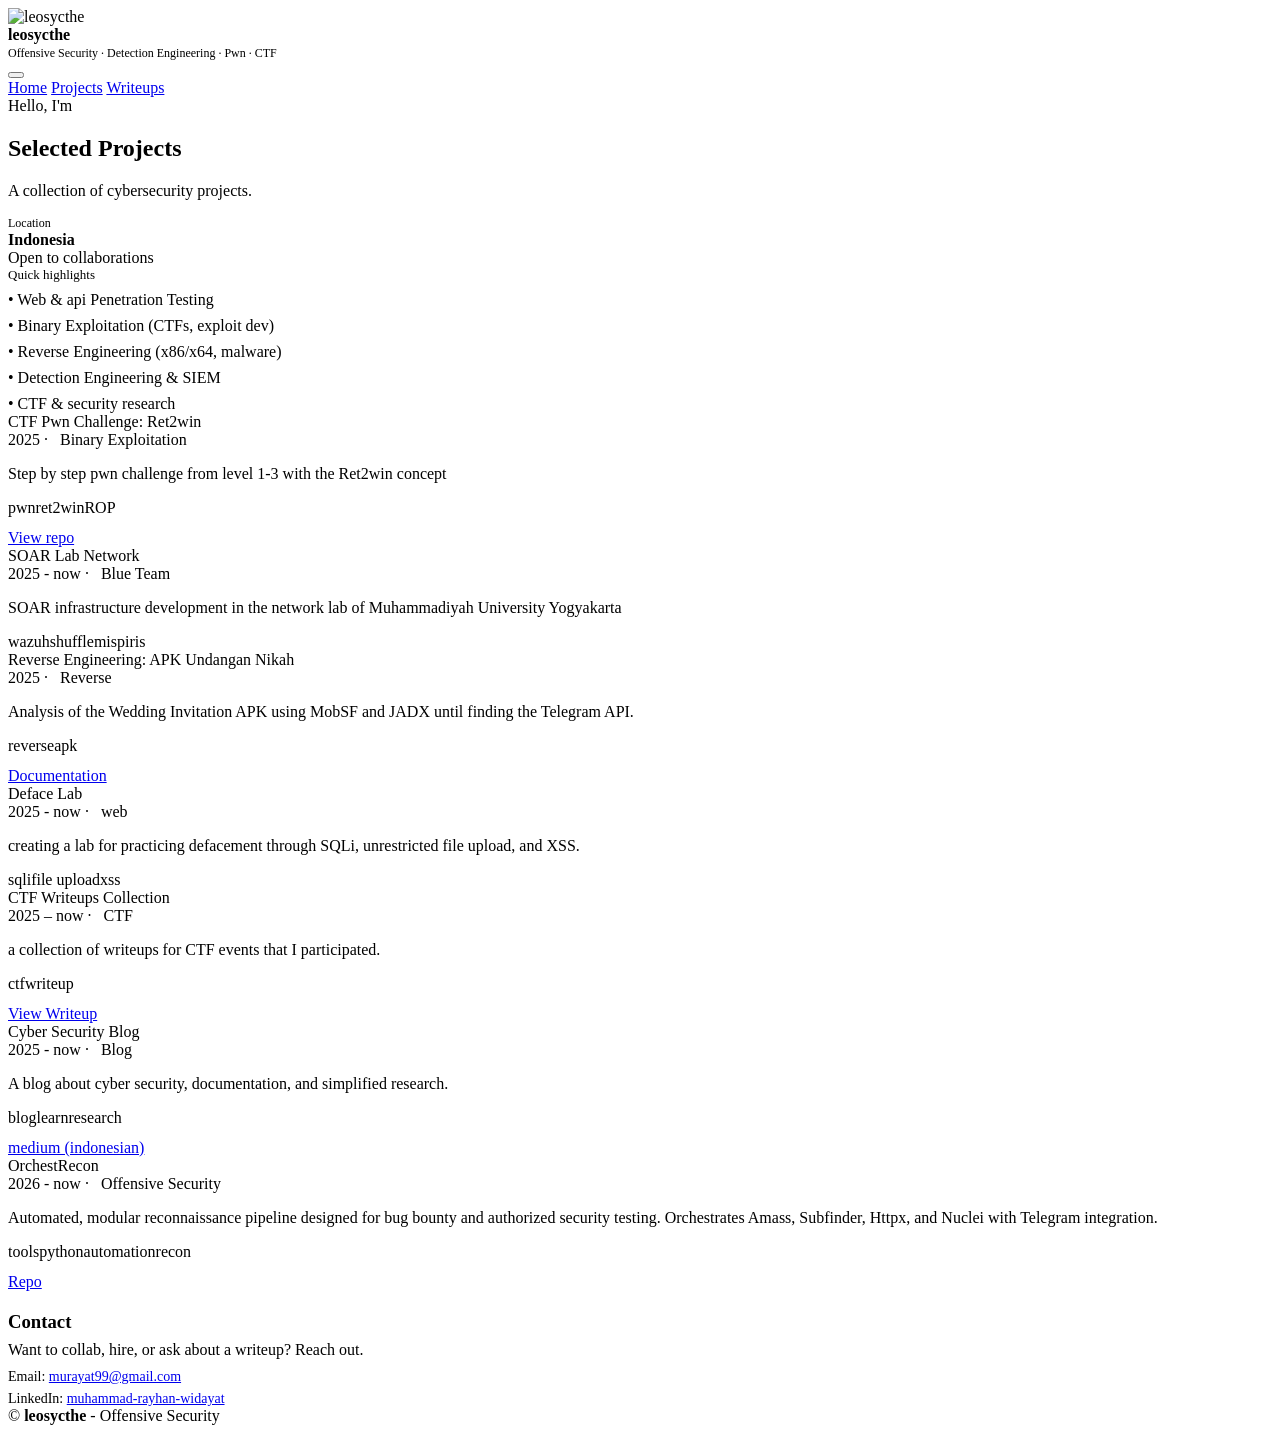
==== project.html @ c8b2ac96 "soar" ====
<!doctype html>
<html lang="en">

<head>
  <meta charset="utf-8" />
  <meta name="viewport" content="width=device-width,initial-scale=1" />
  <title>leosycthe — Offensive Security Portfolio</title>
  <link href="https://fonts.googleapis.com/css2?family=Inter:wght@300;400;600;800&display=swap" rel="stylesheet">
  <meta name="description" content="leosycthe — Offensive security student" />
  <link rel="stylesheet" href="style/style.css">
  <!-- FAVICON & APP ICONS -->
  <link rel="manifest" href="/favicon/manifest.json">
  <meta name="theme-color" content="#0b0f14">
  <link rel="icon" type="image/png" sizes="32x32" href="/favicon/favicon-32x32.png">
  <link rel="icon" type="image/png" sizes="16x16" href="/favicon/favicon-16x16.png">
  <link rel="icon" type="image/png" sizes="96x96" href="/favicon/favicon-96x96.png">
  <link rel="shortcut icon" href="/favicon/favicon.ico">
  <!-- Apple iOS -->
  <link rel="apple-touch-icon" sizes="180x180" href="/favicon/apple-icon-180x180.png">
  <!-- Windows tiles -->
  <meta name="msapplication-TileColor" content="#0b0f14">
  <meta name="msapplication-TileImage" content="/favicon/ms-icon-144x144.png">
</head>

<body>
  <header>
    <div class="container">
      <nav>
        <div class="brand">
          <div class="logo"><img src="kanaderasio1.png" alt="leosycthe"></div>
          <div>
            <div style="font-weight:800">leosycthe</div>
            <div style="font-size:12px;color:var(--muted);margin-top:2px">Offensive Security · Detection Engineering ·
              Pwn · CTF</div>
          </div>
        </div>


        <button class="nav-toggle" aria-label="Toggle menu" aria-expanded="false" aria-controls="navlinks">
          <span class="hamburger">
            <span></span>
            <span></span>
            <span></span>
          </span>
        </button>
        <div id="navlinks" class="navlinks">
          <a href="/">Home</a>
          <a href="project.html" class="active">Projects</a>
          <a href="writeup.html">Writeups</a>
        </div>
      </nav>
    </div>
  </header>

  <main>
    <div class="container">
      <section class="hero">
        <div class="hero-left card">
          <div class="role">Hello, I'm <span style="color:#fff">leosycthe</span></div>
          <h1>Selected Projects</h1>
          <p class="tagline">A collection of cybersecurity projects.</p>

          <!-- <div style="margin-top:18px">
            <a class="btn primary" href="#projects">Lihat projects</a>
            <a class="btn" href="https://github.com/muhammadrayhanwidayat" target="_blank" rel="noopener">GitHub</a>
            <a class="btn" href="https://tryhackme.com/p/leosycthe" target="_blank" rel="noopener">TryHackMe</a>
          </div> -->
        </div>

        <aside class="hero-right">
          <div class="card stat">
            <div>
              <div style="font-size:12px;color:var(--muted)">Location</div>
              <div style="font-weight:700">Indonesia</div>
            </div>
            <div class="small">Open to collaborations</div>
          </div>

          <div class="card">
            <div style="font-size:13px;color:var(--muted);margin-bottom:8px">Quick highlights</div>
            <div style="display:grid;gap:8px">
              <div class="small">• Web & api Penetration Testing</div>
              <div class="small">• Binary Exploitation (CTFs, exploit dev)</div>
              <div class="small">• Reverse Engineering (x86/x64, malware)</div>
              <div class="small">• Detection Engineering & SIEM</div>
              <div class="small">• CTF & security research</div>
            </div>
          </div>
        </aside>
      </section>

      <section id="projects">


        <div class="projects">
          <!-- Project 1 -->
          <article class="project card">
            <div>
              <div class="title">CTF Pwn Challenge: Ret2win</div>
              <div class="meta">2025 · <span style="margin-left:8px">Binary Exploitation</span></div>
              <p class="desc">Step by step pwn challenge from level 1-3 with the Ret2win concept</p>
              <div class="tags"><span class="tag">pwn</span><span class="tag">ret2win</span><span class="tag">ROP</span>
              </div>
            </div>
            <div style="display:flex;gap:8px;margin-top:12px">
              <a class="btn" href="https://github.com/muhammadrayhanwidayat/Ret2win_team">View repo</a>
            </div>
          </article>

          <!-- Project 2 -->
          <article class="project card">
            <div>
              <div class="title">SOAR Lab Network</div>
              <div class="meta">2025 - now · <span style="margin-left:8px">Blue Team</span></div>
              <p class="desc">SOAR infrastructure development in the network lab of Muhammadiyah University Yogyakarta
              </p>
              <div class="tags"><span class="tag">wazuh</span><span class="tag">shuffle</span><span class="tag">misp</span><span class="tag">iris</span>
              </div>
            </div>
            <!-- soon
            <div style="display:flex;gap:8px;margin-top:12px">
              <a class="btn" href="#">View report</a>
              <a class="btn" href="#">Details</a>
            </div> -->
          </article>

          <!-- Project 3 -->
          <article class="project card">
            <div>
              <div class="title">Reverse Engineering: APK Undangan Nikah</div>
              <div class="meta">2025 · <span style="margin-left:8px">Reverse</span></div>
              <p class="desc">Analysis of the Wedding Invitation APK using MobSF and JADX until finding the Telegram
                API.</p>
              <div class="tags"><span class="tag">reverse</span><span class="tag">apk</span></div>
            </div>

            <div style="display:flex;gap:8px;margin-top:12px">
              <a class="btn"
                href="https://medium.com/@murayat99/reversing-undangan-pernikahan-pdf-31a89f9b10a7">Documentation</a>
            </div>
          </article>

          <!-- Project 4 -->
          <article class="project card">
            <div>
              <div class="title">Deface Lab</div>
              <div class="meta">2025 - now · <span style="margin-left:8px">web</span></div>
              <p class="desc">creating a lab for practicing defacement through SQLi, unrestricted file upload, and XSS.
              </p>
              <div class="tags"><span class="tag">sqli</span><span class="tag">file upload</span><span
                  class="tag">xss</span></div>
            </div>
            <!-- soon
            <div style="display:flex;gap:8px;margin-top:12px">
              <a class="btn" href="#">Download</a>
              <a class="btn" href="#">Read</a>
            </div> -->
          </article>

          <!-- Project 5 -->
          <article class="project card">
            <div>
              <div class="title">CTF Writeups Collection</div>
              <div class="meta">2025 – now · <span style="margin-left:8px">CTF</span></div>
              <p class="desc">a collection of writeups for CTF events that I participated.
              </p>
              <div class="tags"><span class="tag">ctf</span><span class="tag">writeup</span></div>
            </div>
            <div style="display:flex;gap:8px;margin-top:12px">
              <a class="btn" href="writeup.html">View Writeup</a>
            </div>
          </article>

          <!-- Project 6 soon -->
          <article class="project card">
            <div>
              <div class="title">Cyber Security Blog</div>
              <div class="meta">2025 - now · <span style="margin-left:8px">Blog</span></div>
              <p class="desc">A blog about cyber security, documentation, and simplified research.</p>
              <div class="tags"><span class="tag">blog</span><span class="tag">learn</span><span class="tag">research</span></div>
            </div>
            <div style="display:flex;gap:8px;margin-top:12px">
              <a class="btn" href="https://medium.com/@murayat99">medium (indonesian)</a>
              <!-- <a class="btn" href="#">Docs</a> -->
            </div>
          </article>

          <article class="project card">
            <div>
              <div class="title">OrchestRecon</div>
              <div class="meta">2026 - now · <span style="margin-left:8px">Offensive Security</span></div>
              <p class="desc">Automated, modular reconnaissance pipeline designed for bug bounty and authorized security testing. Orchestrates Amass, Subfinder, Httpx, and Nuclei with Telegram integration.</p>
              <div class="tags"><span class="tag">tools</span><span class="tag">python</span><span class="tag">automation</span><span class="tag">recon</span></div>
            </div>
            <div style="display:flex;gap:8px;margin-top:12px">
              <a class="btn" href="https://github.com/muhammadrayhanwidayat/OrchestRecon">Repo</a>
            </div>
          </article>

        </div>
      </section>

      <section id="contact" style="margin-top:20px">
        <div class="card" style="display:flex;gap:18px;align-items:center;flex-wrap:wrap;justify-content:space-between">
          <div>
            <h3 style="margin:0 0 8px">Contact</h3>
            <p style="margin:0;color:var(--muted)">Want to collab, hire, or ask about a writeup? Reach out.</p>
            <div style="margin-top:10px;color:var(--muted);font-size:14px">Email: <a
                href="mailto:murayat99@gmail.com">murayat99@gmail.com</a></div>
            <div style="margin-top:6px;color:var(--muted);font-size:14px">LinkedIn: <a
                href="https://www.linkedin.com/in/muhammad-rayhan-widayat/" target="_blank"
                rel="noopener">muhammad-rayhan-widayat</a></div>
          </div>
        </div>
      </section>

      <footer>
        <div class="links">
          <div>© <strong>leosycthe</strong> - Offensive Security</div>
        </div>
      </footer>

    </div>
  </main>

  <script>
    document.querySelectorAll('a[href^="#"]').forEach(a => {
      a.addEventListener('click', e => {
        const href = a.getAttribute('href');
        if (href.length > 1) {
          e.preventDefault();
          document.querySelector(href).scrollIntoView({ behavior: 'smooth', block: 'start' });
        }
      })
    });
  </script>
  <script src="script.js"></script>
</body>

</html>
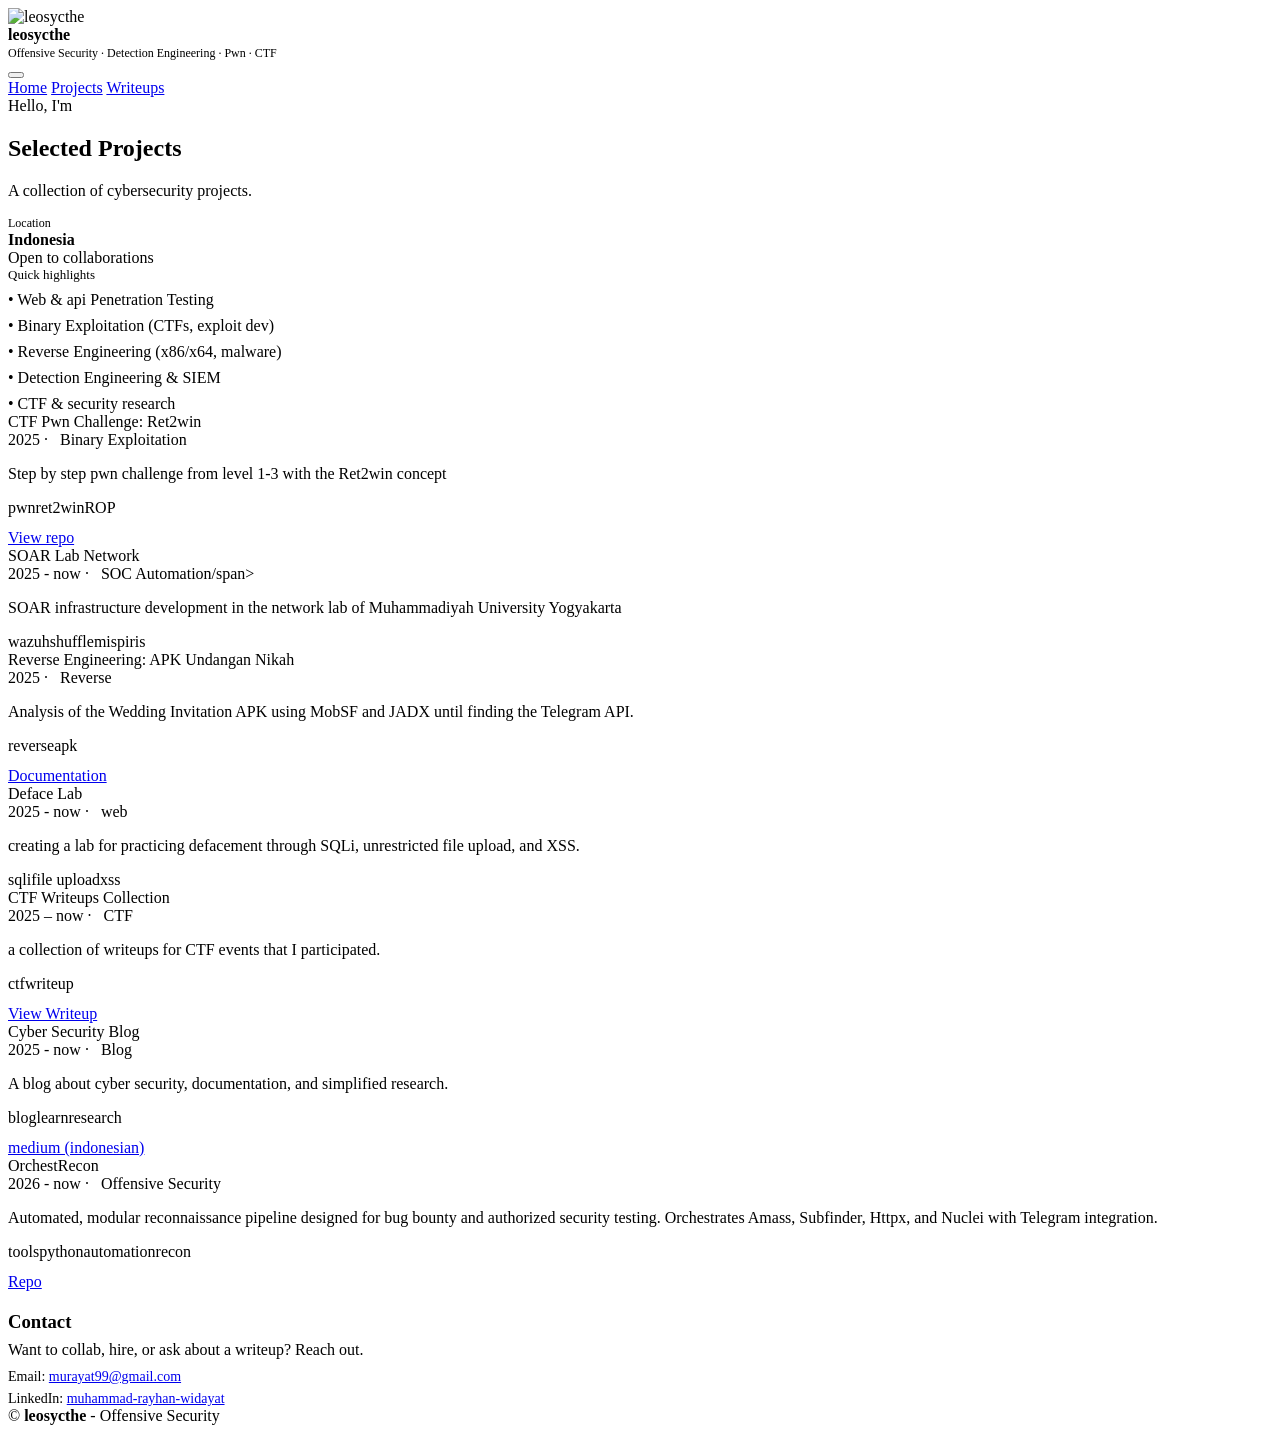
==== commit edf37c6e: "soar" ====
--- a/project.html
+++ b/project.html
@@ -111,7 +111,7 @@
           <article class="project card">
             <div>
               <div class="title">SOAR Lab Network</div>
-              <div class="meta">2025 - now · <span style="margin-left:8px">Blue Team</span></div>
+              <div class="meta">2025 - now · <span style="margin-left:8px">SOC Automation/span></div>
               <p class="desc">SOAR infrastructure development in the network lab of Muhammadiyah University Yogyakarta
               </p>
               <div class="tags"><span class="tag">wazuh</span><span class="tag">shuffle</span><span class="tag">misp</span><span class="tag">iris</span>
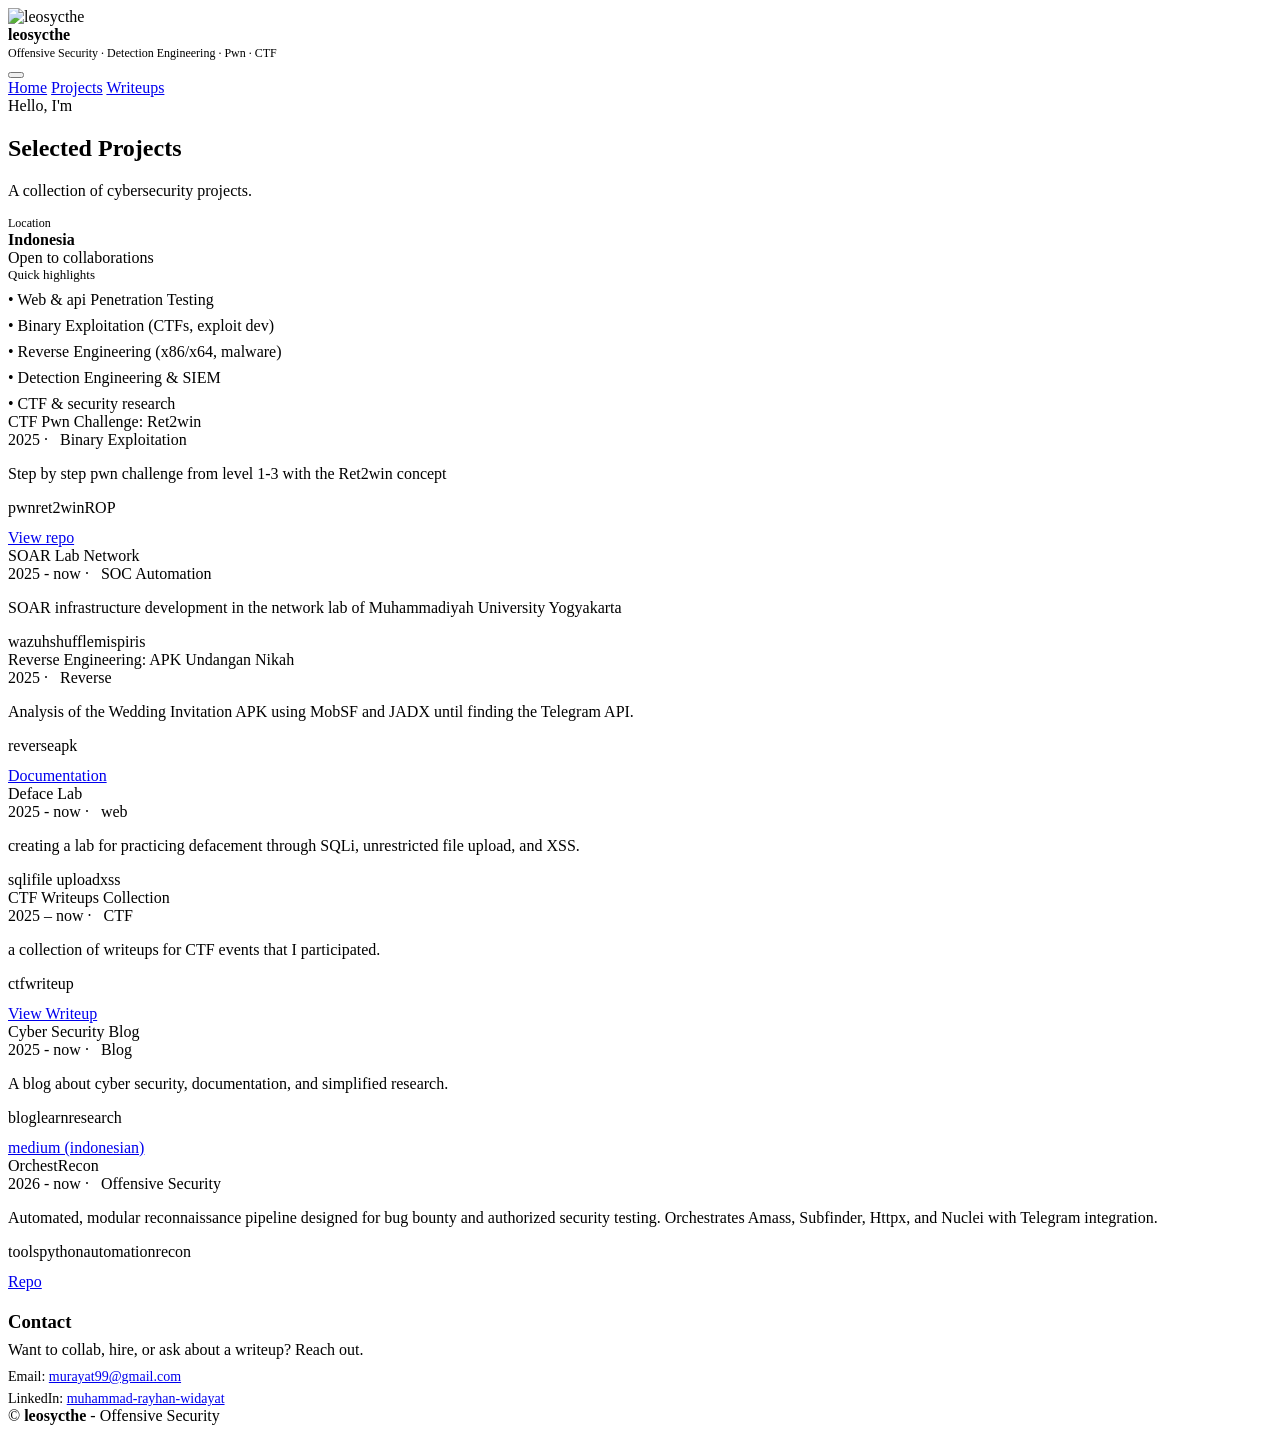
==== commit 3294d248: "typo" ====
--- a/project.html
+++ b/project.html
@@ -111,7 +111,7 @@
           <article class="project card">
             <div>
               <div class="title">SOAR Lab Network</div>
-              <div class="meta">2025 - now · <span style="margin-left:8px">SOC Automation/span></div>
+              <div class="meta">2025 - now · <span style="margin-left:8px">SOC Automation</div>
               <p class="desc">SOAR infrastructure development in the network lab of Muhammadiyah University Yogyakarta
               </p>
               <div class="tags"><span class="tag">wazuh</span><span class="tag">shuffle</span><span class="tag">misp</span><span class="tag">iris</span>
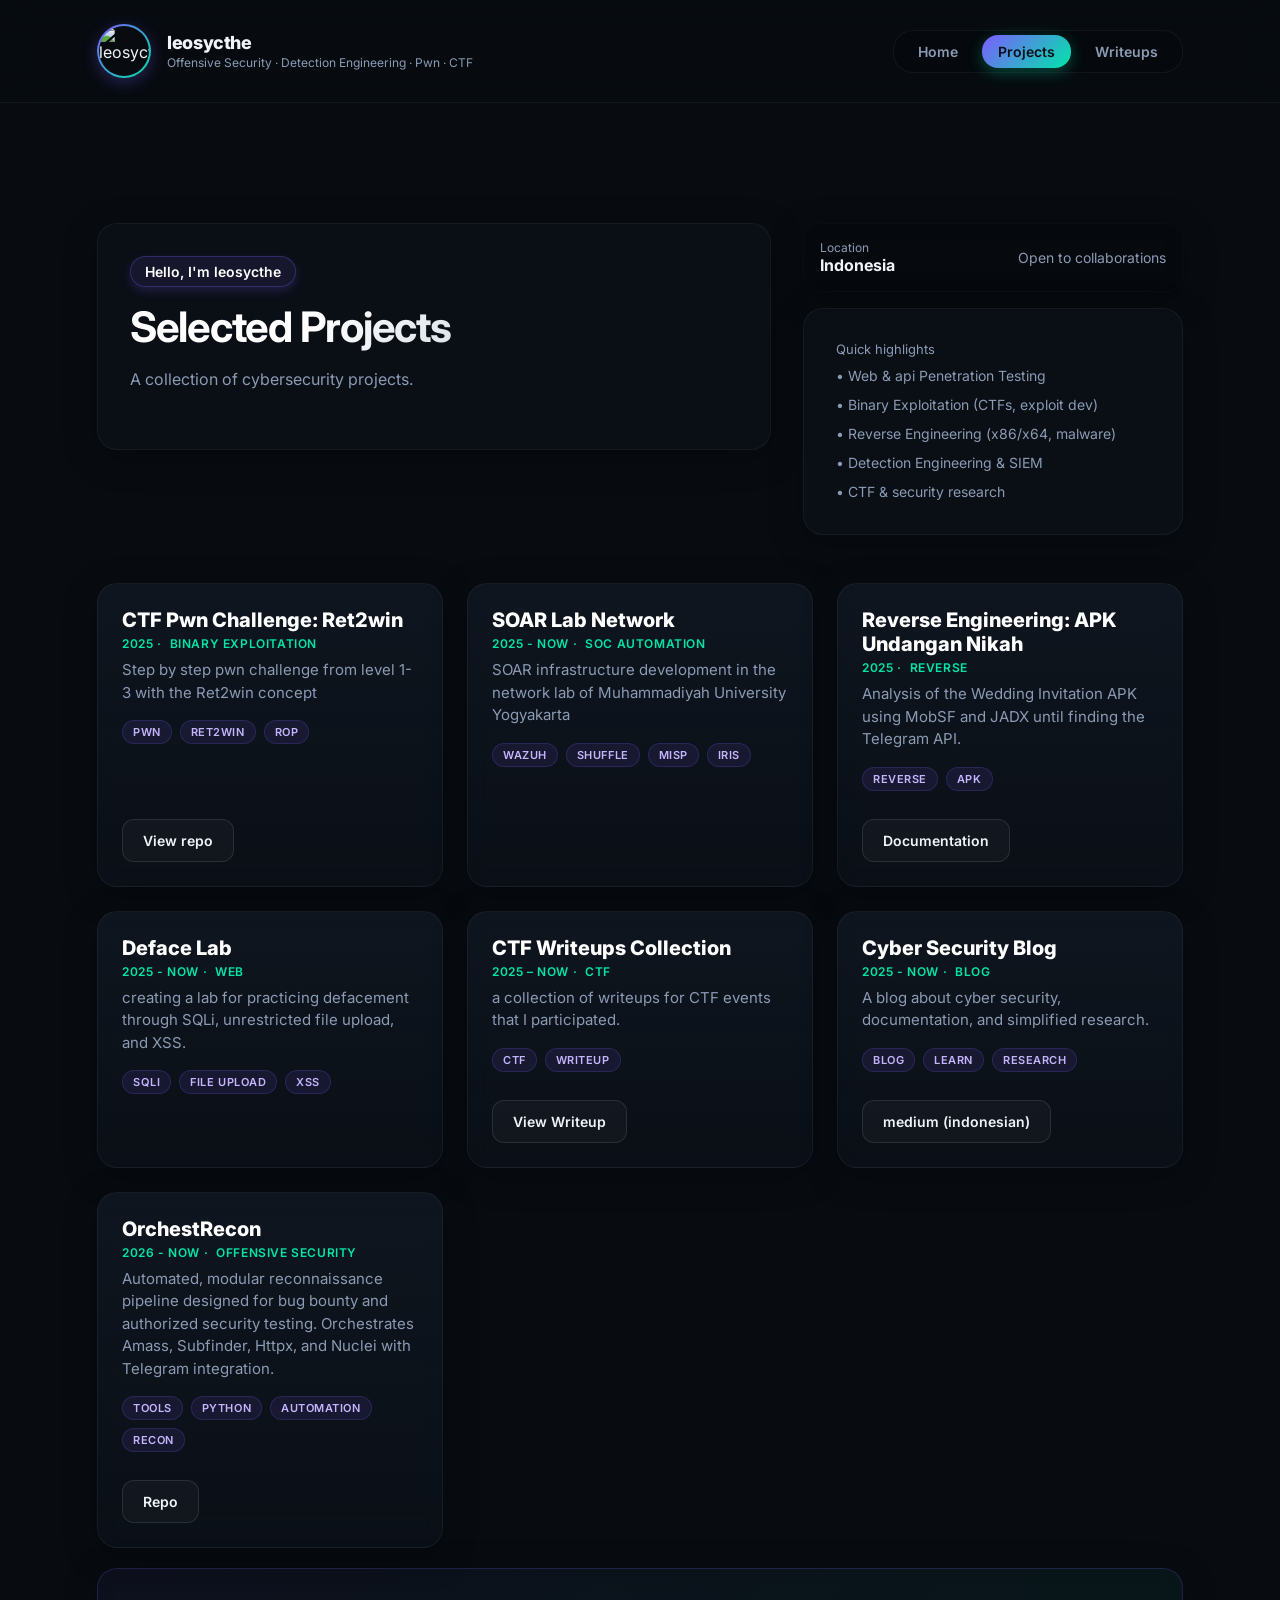
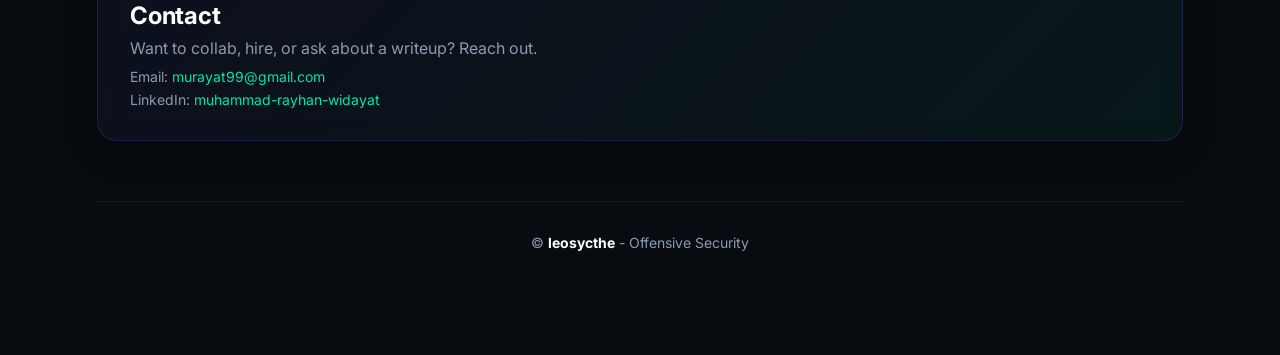
==== commit 74a2d5d4: "pembaruan tampilan" ====
--- a/project.html
+++ b/project.html
@@ -28,10 +28,9 @@
       <nav>
         <div class="brand">
           <div class="logo"><img src="kanaderasio1.png" alt="leosycthe"></div>
-          <div>
-            <div style="font-weight:800">leosycthe</div>
-            <div style="font-size:12px;color:var(--muted);margin-top:2px">Offensive Security · Detection Engineering ·
-              Pwn · CTF</div>
+          <div class="brand-text">
+            <div class="brand-name">leosycthe</div>
+            <div class="brand-desc">Offensive Security · Detection Engineering · Pwn · CTF</div>
           </div>
         </div>
 
--- a/style/style.css
+++ b/style/style.css
@@ -0,0 +1,327 @@
+:root {
+  --bg: #080c11;
+  --bg-2: #0b1118;
+  --panel: rgba(15, 22, 32, 0.4);
+  --muted: #8b9bb4;
+  --text: #f0f4f8;
+  --accent: #7c5cff;
+  --accent-2: #00e6a8;
+  --glass-bg: rgba(255, 255, 255, 0.02);
+  --glass-border: rgba(255, 255, 255, 0.05);
+  --card-shadow: 0 8px 32px 0 rgba(0, 0, 0, 0.37);
+  font-family: 'Inter', system-ui, -apple-system, sans-serif;
+  color-scheme: dark;
+}
+
+* { box-sizing: border-box; }
+
+html, body {
+  margin: 0;
+  padding: 0;
+  background-color: var(--bg);
+  color: var(--text);
+  -webkit-font-smoothing: antialiased;
+  min-height: 100vh;
+  position: relative;
+  overflow-x: clip; /* clip instead of hidden keeps position: sticky working */
+}
+
+/* Dynamic Glowing Background Orbs */
+body::before, body::after {
+  content: "";
+  position: fixed;
+  border-radius: 50%;
+  filter: blur(120px);
+  z-index: -1;
+  opacity: 0.25;
+  animation: pulseRotate 15s infinite alternate ease-in-out;
+}
+body::before {
+  width: 600px;
+  height: 600px;
+  background: var(--accent);
+  top: -150px;
+  left: -200px;
+}
+body::after {
+  width: 500px;
+  height: 500px;
+  background: var(--accent-2);
+  bottom: -100px;
+  right: -150px;
+  animation-duration: 20s;
+  animation-direction: alternate-reverse;
+}
+
+@keyframes pulseRotate {
+  0% { transform: scale(1) translate(0, 0); opacity: 0.2; }
+  50% { opacity: 0.35; }
+  100% { transform: scale(1.1) translate(50px, 30px); opacity: 0.2; }
+}
+
+a { color: var(--accent-2); text-decoration: none; transition: 0.3s ease; }
+a:hover { color: #fff; text-shadow: 0 0 8px var(--accent-2); }
+img { max-width: 100%; display: block; }
+
+/* Header & Nav */
+header {
+  position: sticky; top: 0; z-index: 50;
+  background: rgba(8, 12, 17, 0.6);
+  backdrop-filter: blur(16px);
+  -webkit-backdrop-filter: blur(16px);
+  border-bottom: 1px solid var(--glass-border);
+}
+.container { max-width: 1150px; margin: 0 auto; padding: 24px 32px; }
+
+nav { display: flex; gap: 16px; align-items: center; justify-content: space-between; }
+.brand { display: flex; align-items: center; gap: 16px; }
+
+/* Enhanced Logo to match the image beautifully */
+.logo {
+  flex-shrink: 0; /* Mencegah gambar lonjong/tertekan di mobile */
+  width: 54px; height: 54px;
+  border-radius: 50%;
+  overflow: hidden;
+  display: flex; align-items: center; justify-content: center;
+  border: 2px solid transparent;
+  background-image: linear-gradient(var(--bg), var(--bg)), linear-gradient(135deg, var(--accent), var(--accent-2));
+  background-origin: border-box;
+  background-clip: content-box, border-box;
+  box-shadow: 0 4px 15px rgba(124, 92, 255, 0.3);
+  transition: transform 0.3s ease;
+}
+.logo:hover { transform: scale(1.05) rotate(5deg); }
+.logo img { width: 100%; height: 100%; object-fit: cover; }
+
+.brand-text { display: flex; flex-direction: column; }
+.brand-name { font-weight: 800; font-size: 18px; letter-spacing: -0.02em; }
+.brand-desc { font-size: 12px; color: var(--muted); margin-top: 2px; }
+
+.navlinks { display: flex; gap: 8px; align-items: center; background: rgba(0,0,0,0.2); border-radius: 20px; padding: 4px 8px; border: 1px solid var(--glass-border); }
+.navlinks a { 
+  padding: 8px 16px; border-radius: 16px; font-weight: 600; font-size: 14px; 
+  color: var(--muted); transition: 0.3s ease;
+}
+.navlinks a:hover { color: #fff; background: rgba(255,255,255,0.05); text-shadow: none; }
+.navlinks a.active {
+  background: linear-gradient(135deg, var(--accent), var(--accent-2));
+  color: #0b1118;
+  box-shadow: 0 4px 15px rgba(0, 230, 168, 0.3);
+}
+
+/* Layout */
+main { padding: 48px 0; animation: fadeIn 0.8s ease-out; }
+@keyframes fadeIn {
+  from { opacity: 0; transform: translateY(20px); }
+  to { opacity: 1; transform: translateY(0); }
+}
+
+.hero { display: grid; grid-template-columns: 1fr 380px; gap: 32px; align-items: start; }
+
+/* Glassmorphism Cards */
+.card {
+  background: var(--panel);
+  backdrop-filter: blur(10px);
+  -webkit-backdrop-filter: blur(10px);
+  padding: 32px;
+  border-radius: 20px;
+  box-shadow: var(--card-shadow);
+  border: 1px solid var(--glass-border);
+  transition: transform 0.3s ease, border-color 0.3s ease, box-shadow 0.3s ease;
+}
+.card:hover {
+  border-color: rgba(124, 92, 255, 0.4);
+  box-shadow: 0 12px 40px rgba(0, 0, 0, 0.5), 0 0 20px rgba(124, 92, 255, 0.1);
+}
+
+/* Typography Enhancements */
+.role { 
+  display: inline-block;
+  background: rgba(124,92,255,0.1);
+  color: #fff;
+  border: 1px solid rgba(124,92,255,0.3);
+  padding: 6px 14px;
+  border-radius: 24px;
+  font-weight: 600;
+  font-size: 14px;
+  margin-bottom: 16px;
+  box-shadow: 0 4px 10px rgba(124,92,255,0.2);
+}
+.hero-left h1 { 
+  font-size: 42px; 
+  margin: 0 0 12px; 
+  line-height: 1.15;
+  letter-spacing: -0.03em;
+  background: linear-gradient(135deg, #fff 30%, #a4b4c4 100%);
+  -webkit-background-clip: text;
+  background-clip: text;
+  -webkit-text-fill-color: transparent;
+}
+.tagline { color: var(--muted); margin-bottom: 24px; font-size: 16px; line-height: 1.6; }
+
+/* Buttons */
+.cta { display: flex; gap: 14px; flex-wrap: wrap; margin-top: 24px; }
+.btn {
+  background: rgba(255,255,255,0.03);
+  border: 1px solid rgba(255,255,255,0.1);
+  padding: 12px 20px;
+  border-radius: 12px;
+  color: var(--text);
+  font-weight: 600;
+  font-size: 14px;
+  transition: all 0.3s cubic-bezier(0.4, 0, 0.2, 1);
+  cursor: pointer;
+}
+.btn:hover { 
+  background: rgba(255,255,255,0.08); 
+  transform: translateY(-2px);
+  border-color: rgba(255,255,255,0.2);
+  text-shadow: none;
+}
+.btn.primary { 
+  background: linear-gradient(135deg, var(--accent), var(--accent-2));
+  color: #0b1118; border: none;
+  box-shadow: 0 4px 15px rgba(124, 92, 255, 0.3);
+}
+.btn.primary:hover {
+  transform: translateY(-2px);
+  box-shadow: 0 6px 20px rgba(0, 230, 168, 0.4);
+  color: #000;
+}
+
+/* Right Aside stats */
+.hero-right { display: flex; flex-direction: column; gap: 16px; }
+.stat {
+  display: flex; justify-content: space-between; align-items: center; 
+  padding: 16px; border-radius: 16px; background: rgba(0,0,0,0.2);
+  border: 1px solid rgba(255,255,255,0.02);
+}
+.small { font-size: 14px; color: var(--muted); line-height: 1.5; }
+
+/* Sections */
+section { margin-top: 48px; }
+section h3 { font-size: 24px; margin: 0 0 20px; color: #fff; font-weight: 700; letter-spacing: -0.01em; }
+
+/* Skills List */
+.skills-list { display: flex; flex-direction: column; gap: 12px; }
+.skill { 
+  display: flex; align-items: center; gap: 12px; 
+  padding: 16px; border-radius: 12px; 
+  background: linear-gradient(90deg, rgba(255,255,255,0.03), rgba(255,255,255,0.01)); 
+  border: 1px solid var(--glass-border);
+  transition: transform 0.3s ease, border-color 0.3s ease;
+}
+.skill:hover {
+  transform: translateX(5px);
+  border-color: rgba(0, 230, 168, 0.4);
+  background: linear-gradient(90deg, rgba(0,230,168,0.05), transparent);
+}
+.skill strong { font-weight: 600; color: #fff; }
+
+/* Projects Grid */
+.projects { display: grid; grid-template-columns: repeat(auto-fit, minmax(300px, 1fr)); gap: 24px; }
+.project {
+  position: relative; overflow: hidden;
+  padding: 24px; border-radius: 20px;
+  background: linear-gradient(180deg, rgba(20,28,40,0.6), rgba(15,22,32,0.4));
+  border: 1px solid var(--glass-border);
+  min-height: 220px; display: flex; flex-direction: column; justify-content: space-between; gap: 16px;
+  transition: all 0.4s cubic-bezier(0.175, 0.885, 0.32, 1.275);
+}
+.project::before {
+  content: "";
+  position: absolute; top: 0; left: 0; right: 0; height: 3px;
+  background: linear-gradient(90deg, var(--accent), var(--accent-2));
+  opacity: 0; transition: opacity 0.3s ease;
+}
+.project:hover { transform: translateY(-8px); box-shadow: 0 15px 35px rgba(0,0,0,0.6); border-color: rgba(255,255,255,0.1); }
+.project:hover::before { opacity: 1; }
+
+.project .meta { display: flex; align-items: center; color: var(--accent-2); font-size: 12px; font-weight: 600; text-transform: uppercase; letter-spacing: 0.05em; margin-top: 4px; }
+.project .title { font-weight: 800; font-size: 20px; color: #fff; }
+.project .desc { color: var(--muted); font-size: 15px; line-height: 1.5; margin: 8px 0 0; }
+.project .tags { display: flex; gap: 8px; flex-wrap: wrap; margin-top: 16px; }
+.tag { 
+  font-size: 11px; padding: 4px 10px; border-radius: 20px; 
+  background: rgba(124, 92, 255, 0.1); color: #c4b5fd; 
+  border: 1px solid rgba(124, 92, 255, 0.2); font-weight: 600;
+  text-transform: uppercase; letter-spacing: 0.05em;
+}
+
+/* Writeups Page */
+.writeup-year { margin-top: 48px; }
+.year-title { font-size: 28px; font-weight: 800; color: #fff; margin-bottom: 24px; position:relative; display:inline-block;}
+.year-title::after { content:""; position:absolute; bottom:-4px; left:0; width:50%; height:3px; background:var(--accent); border-radius:2px; }
+
+.writeup-list { list-style: none; padding: 0; margin: 0; }
+.writeup-list li {
+  display: grid; grid-template-columns: 1fr auto; align-items: center; gap: 24px;
+  padding: 20px 24px; border-bottom: 1px solid rgba(255,255,255,0.03);
+  transition: background 0.3s ease; border-radius: 12px;
+}
+.writeup-list li:hover { background: rgba(255,255,255,0.02); padding-left: 32px; }
+.writeup-list li a { color: #fff; font-weight: 600; font-size: 16px; }
+.writeup-list .date { font-size: 14px; color: var(--accent-2); font-weight: 600; }
+
+/* Contact */
+#contact .card {
+  background: linear-gradient(135deg, rgba(124,92,255,0.05), rgba(0,230,168,0.05));
+  border-color: rgba(124,92,255,0.2);
+}
+
+/* Footer */
+footer { margin-top: 60px; padding: 32px 0; border-top: 1px solid var(--glass-border); color: var(--muted); text-align: center; font-size: 14px; }
+.links strong { color: #fff; }
+
+/* Mobile Menu Toggle */
+.nav-toggle { display: none; background: transparent; border: 0; padding: 8px; cursor: pointer; }
+.hamburger { display: inline-block; width: 24px; height: 18px; position: relative; }
+.hamburger span {
+  position: absolute; left: 0; right: 0; height: 2px;
+  background: #fff; border-radius: 2px;
+  transition: all .3s ease;
+}
+.hamburger span:nth-child(1) { top: 0px; }
+.hamburger span:nth-child(2) { top: 8px; }
+.hamburger span:nth-child(3) { top: 16px; }
+
+.nav-toggle.open .hamburger span:nth-child(1) { top: 8px; transform: rotate(45deg); }
+.nav-toggle.open .hamburger span:nth-child(2) { opacity: 0; }
+.nav-toggle.open .hamburger span:nth-child(3) { top: 8px; transform: rotate(-45deg); }
+
+/* Responsive */
+@media (max-width: 1000px) {
+  .container { padding: 20px 24px; }
+  .hero { grid-template-columns: 1fr; gap: 24px; }
+  main { padding: 32px 0; }
+  
+  .brand { gap: 12px; }
+  .brand-name { font-size: 16px; }
+  .brand-desc { display: none; } /* Sembunyikan deskripsi di mobile agar logo & toggle muat */
+  
+  .navlinks { display: none; }
+  .logo { width: 42px; height: 42px; flex-shrink: 0; }
+  
+  .hero-right { order: 2; gap: 12px; }
+  .hero-left h1 { font-size: 32px; margin-bottom: 8px; }
+  .card { padding: 20px; border-radius: 16px; }
+  
+  .projects { grid-template-columns: 1fr; }
+  .project { min-height: auto; padding: 20px; }
+  
+  .nav-toggle { display: flex; align-items: center; justify-content: center; z-index: 100; padding: 6px; }
+  
+  .navlinks {
+    display: flex; flex-direction: column; position: absolute;
+    top: 64px; right: 20px; left: 20px;
+    background: rgba(15,22,32,0.95);
+    backdrop-filter: blur(20px); -webkit-backdrop-filter: blur(20px);
+    padding: 16px; gap: 8px; border-radius: 12px;
+    border: 1px solid var(--glass-border);
+    box-shadow: 0 20px 40px rgba(0,0,0,0.8);
+    opacity: 0; transform: translateY(-10px);
+    pointer-events: none; transition: all .3s ease; z-index: 60;
+  }
+  .navlinks a { width: 100%; text-align: center; }
+  .navlinks.open { opacity: 1; transform: translateY(0); pointer-events: auto; }
+}
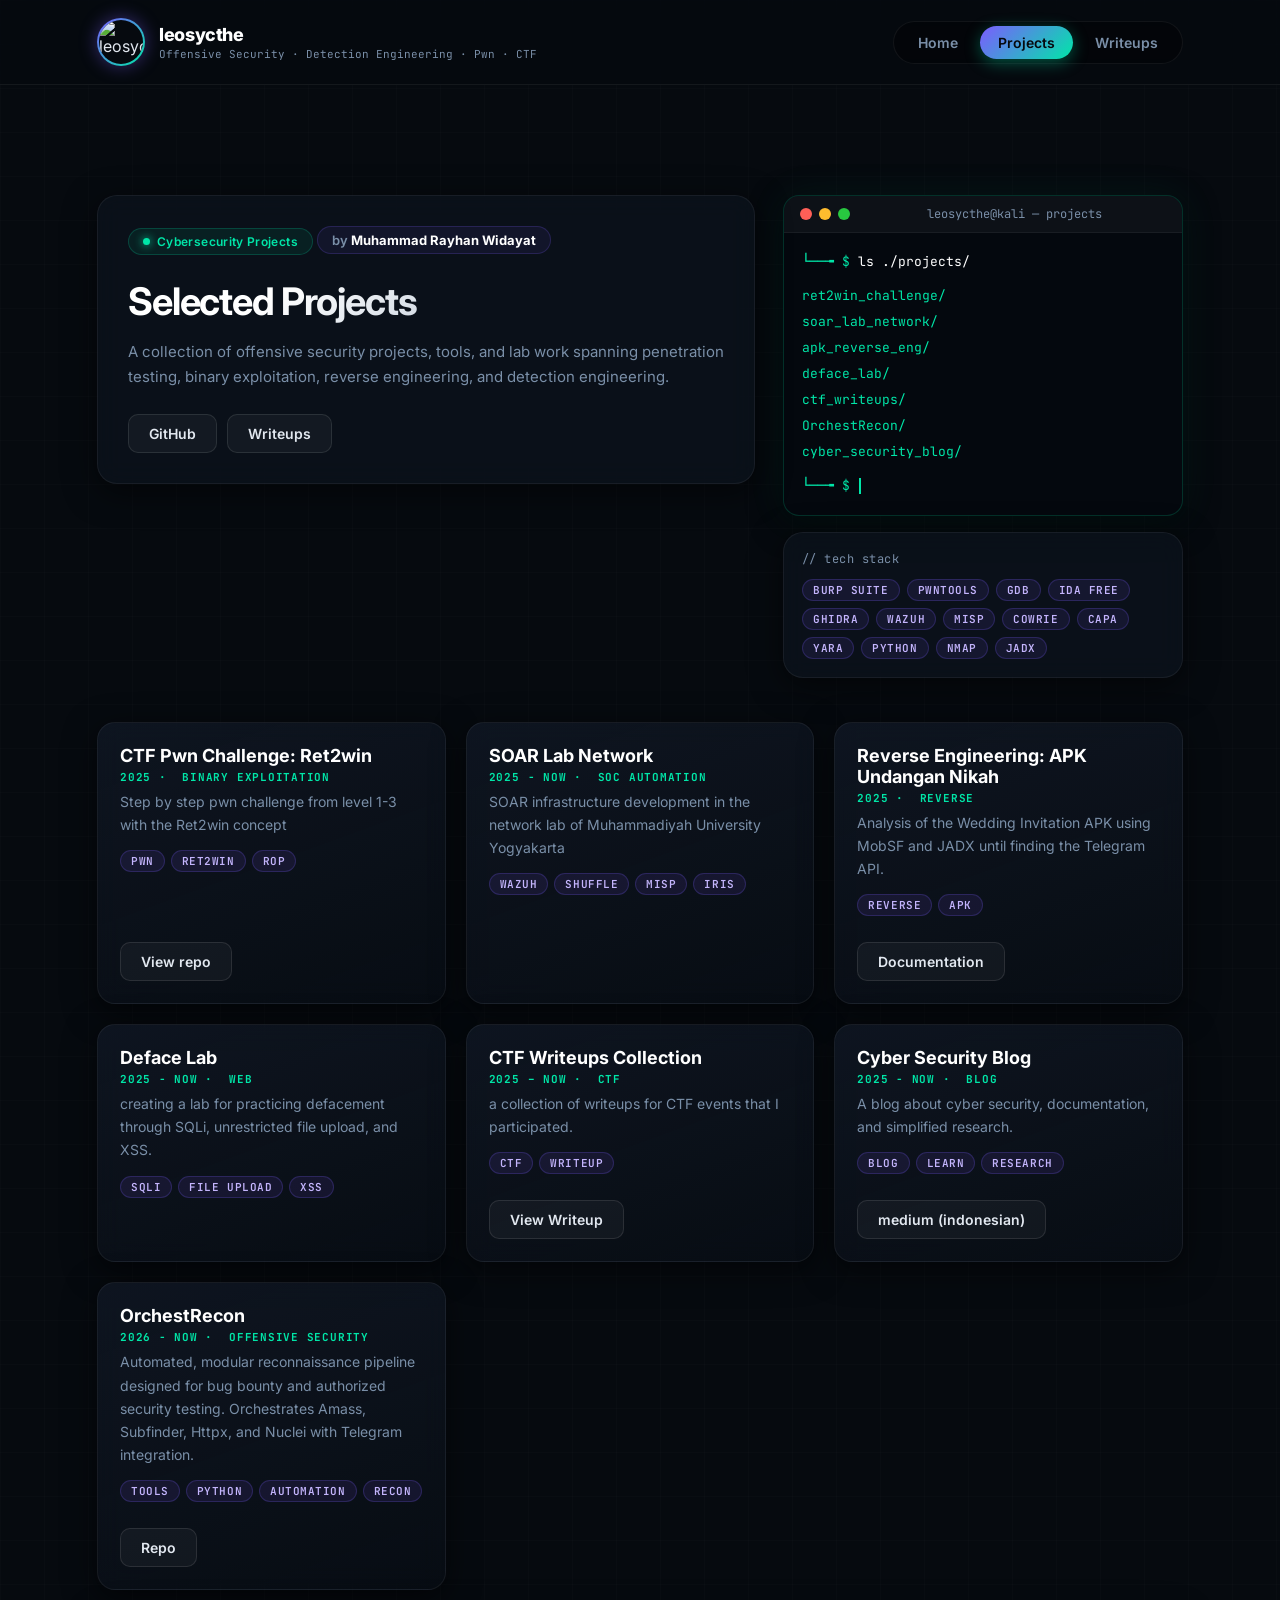
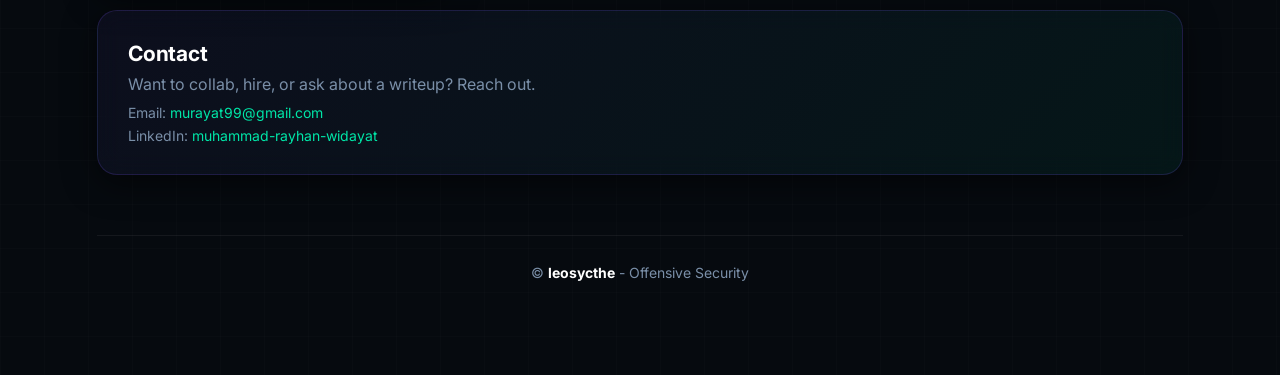
==== commit c4d281fb: "update and SEO" ====
--- a/project.html
+++ b/project.html
@@ -4,21 +4,42 @@
 <head>
   <meta charset="utf-8" />
   <meta name="viewport" content="width=device-width,initial-scale=1" />
-  <title>leosycthe — Offensive Security Portfolio</title>
-  <link href="https://fonts.googleapis.com/css2?family=Inter:wght@300;400;600;800&display=swap" rel="stylesheet">
-  <meta name="description" content="leosycthe — Offensive security student" />
+  <title>Projects — leosycthe | Offensive Security & CTF</title>
+  <meta name="description" content="Cybersecurity projects by Muhammad Rayhan Widayat: ret2win CTF challenges, SOAR lab with Wazuh & MISP, APK reverse engineering, OrchestRecon automation tool, and more." />
+  <meta name="robots" content="index, follow" />
+  <meta name="author" content="Muhammad Rayhan Widayat" />
+  <link rel="canonical" href="https://leosycthe.github.io/project.html" />
+
+  <!-- Open Graph -->
+  <meta property="og:type" content="website" />
+  <meta property="og:url" content="https://leosycthe.github.io/project.html" />
+  <meta property="og:site_name" content="leosycthe" />
+  <meta property="og:title" content="Projects — leosycthe | Offensive Security Portfolio" />
+  <meta property="og:description" content="Cybersecurity projects by Muhammad Rayhan Widayat: ret2win CTF challenges, SOAR lab with Wazuh & MISP, APK reverse engineering, and OrchestRecon recon automation." />
+  <meta property="og:image" content="https://leosycthe.github.io/kanaderasio1.png" />
+  <meta property="og:locale" content="en_US" />
+
+  <!-- Twitter Card -->
+  <meta name="twitter:card" content="summary" />
+  <meta name="twitter:title" content="Projects — leosycthe | Offensive Security Portfolio" />
+  <meta name="twitter:description" content="Cybersecurity projects: ret2win CTF, SOAR lab, APK reverse engineering, and recon automation tools." />
+  <meta name="twitter:image" content="https://leosycthe.github.io/kanaderasio1.png" />
+
+  <!-- Fonts -->
+  <link rel="preconnect" href="https://fonts.googleapis.com" />
+  <link rel="preconnect" href="https://fonts.gstatic.com" crossorigin />
+  <link href="https://fonts.googleapis.com/css2?family=Inter:wght@300;400;600;800&family=JetBrains+Mono:wght@400;500;700&display=swap" rel="stylesheet">
   <link rel="stylesheet" href="style/style.css">
-  <!-- FAVICON & APP ICONS -->
+
+  <!-- Favicon -->
   <link rel="manifest" href="/favicon/manifest.json">
-  <meta name="theme-color" content="#0b0f14">
+  <meta name="theme-color" content="#060a0f">
   <link rel="icon" type="image/png" sizes="32x32" href="/favicon/favicon-32x32.png">
   <link rel="icon" type="image/png" sizes="16x16" href="/favicon/favicon-16x16.png">
   <link rel="icon" type="image/png" sizes="96x96" href="/favicon/favicon-96x96.png">
   <link rel="shortcut icon" href="/favicon/favicon.ico">
-  <!-- Apple iOS -->
   <link rel="apple-touch-icon" sizes="180x180" href="/favicon/apple-icon-180x180.png">
-  <!-- Windows tiles -->
-  <meta name="msapplication-TileColor" content="#0b0f14">
+  <meta name="msapplication-TileColor" content="#060a0f">
   <meta name="msapplication-TileImage" content="/favicon/ms-icon-144x144.png">
 </head>
 
@@ -55,42 +76,63 @@
     <div class="container">
       <section class="hero">
         <div class="hero-left card">
-          <div class="role">Hello, I'm <span style="color:#fff">leosycthe</span></div>
+          <div class="badge"><span class="badge-dot"></span>Cybersecurity Projects</div>
+          <div class="role">by <span style="color:#fff;font-weight:700">Muhammad Rayhan Widayat</span></div>
           <h1>Selected Projects</h1>
-          <p class="tagline">A collection of cybersecurity projects.</p>
-
-          <!-- <div style="margin-top:18px">
-            <a class="btn primary" href="#projects">Lihat projects</a>
+          <p class="tagline">A collection of offensive security projects, tools, and lab work spanning penetration testing, binary exploitation, reverse engineering, and detection engineering.</p>
+          <div class="cta">
             <a class="btn" href="https://github.com/muhammadrayhanwidayat" target="_blank" rel="noopener">GitHub</a>
-            <a class="btn" href="https://tryhackme.com/p/leosycthe" target="_blank" rel="noopener">TryHackMe</a>
-          </div> -->
+            <a class="btn" href="writeup.html">Writeups</a>
+          </div>
         </div>
 
         <aside class="hero-right">
-          <div class="card stat">
-            <div>
-              <div style="font-size:12px;color:var(--muted)">Location</div>
-              <div style="font-weight:700">Indonesia</div>
-            </div>
-            <div class="small">Open to collaborations</div>
-          </div>
-
-          <div class="card">
-            <div style="font-size:13px;color:var(--muted);margin-bottom:8px">Quick highlights</div>
-            <div style="display:grid;gap:8px">
-              <div class="small">• Web & api Penetration Testing</div>
-              <div class="small">• Binary Exploitation (CTFs, exploit dev)</div>
-              <div class="small">• Reverse Engineering (x86/x64, malware)</div>
-              <div class="small">• Detection Engineering & SIEM</div>
-              <div class="small">• CTF & security research</div>
+          <div class="terminal">
+            <div class="terminal-header">
+              <span class="tdot tdot-red"></span>
+              <span class="tdot tdot-yellow"></span>
+              <span class="tdot tdot-green"></span>
+              <span class="terminal-title">leosycthe@kali — projects</span>
+            </div>
+            <div class="terminal-body">
+              <div><span class="t-prompt">└──╼ $ </span><span class="t-cmd">ls ./projects/</span></div>
+              <div style="margin-top:8px">
+                <div class="t-line"><span class="t-val">ret2win_challenge/</span></div>
+                <div class="t-line"><span class="t-val">soar_lab_network/</span></div>
+                <div class="t-line"><span class="t-val">apk_reverse_eng/</span></div>
+                <div class="t-line"><span class="t-val">deface_lab/</span></div>
+                <div class="t-line"><span class="t-val">ctf_writeups/</span></div>
+                <div class="t-line"><span class="t-val">OrchestRecon/</span></div>
+                <div class="t-line"><span class="t-val">cyber_security_blog/</span></div>
+              </div>
+              <div style="margin-top:8px">
+                <span class="t-prompt">└──╼ $ </span><span class="cursor" style="background:var(--accent-2);box-shadow:none"></span>
+              </div>
+            </div>
+          </div>
+
+          <div class="card" style="padding:18px">
+            <div style="font-size:12px;color:var(--muted);margin-bottom:12px;font-family:'JetBrains Mono',monospace;letter-spacing:0.04em">// tech stack</div>
+            <div style="display:flex;flex-wrap:wrap;gap:7px">
+              <span class="tag">Burp Suite</span>
+              <span class="tag">pwntools</span>
+              <span class="tag">GDB</span>
+              <span class="tag">IDA Free</span>
+              <span class="tag">Ghidra</span>
+              <span class="tag">Wazuh</span>
+              <span class="tag">MISP</span>
+              <span class="tag">Cowrie</span>
+              <span class="tag">Capa</span>
+              <span class="tag">Yara</span>
+              <span class="tag">Python</span>
+              <span class="tag">Nmap</span>
+              <span class="tag">JADX</span>
             </div>
           </div>
         </aside>
       </section>
 
-      <section id="projects">
-
-
+      <section id="projects" class="reveal">
         <div class="projects">
           <!-- Project 1 -->
           <article class="project card">
--- a/style/style.css
+++ b/style/style.css
@@ -1,14 +1,17 @@
 :root {
-  --bg: #080c11;
+  --bg: #060a0f;
   --bg-2: #0b1118;
-  --panel: rgba(15, 22, 32, 0.4);
-  --muted: #8b9bb4;
-  --text: #f0f4f8;
+  --surface: #0d1520;
+  --panel: rgba(13, 21, 32, 0.65);
+  --muted: #7a8fa8;
+  --text: #e2e8f0;
   --accent: #7c5cff;
   --accent-2: #00e6a8;
+  --accent-3: #00c4ff;
+  --neon: #00ff41;
   --glass-bg: rgba(255, 255, 255, 0.02);
-  --glass-border: rgba(255, 255, 255, 0.05);
-  --card-shadow: 0 8px 32px 0 rgba(0, 0, 0, 0.37);
+  --glass-border: rgba(255, 255, 255, 0.06);
+  --card-shadow: 0 8px 32px rgba(0, 0, 0, 0.55);
   font-family: 'Inter', system-ui, -apple-system, sans-serif;
   color-scheme: dark;
 }
@@ -16,309 +19,449 @@
 * { box-sizing: border-box; }
 
 html, body {
-  margin: 0;
-  padding: 0;
+  margin: 0; padding: 0;
   background-color: var(--bg);
   color: var(--text);
   -webkit-font-smoothing: antialiased;
   min-height: 100vh;
   position: relative;
-  overflow-x: clip; /* clip instead of hidden keeps position: sticky working */
-}
-
-/* Dynamic Glowing Background Orbs */
+  overflow-x: clip;
+}
+
+/* Subtle grid background */
+body {
+  background-image:
+    linear-gradient(rgba(255,255,255,0.012) 1px, transparent 1px),
+    linear-gradient(90deg, rgba(255,255,255,0.012) 1px, transparent 1px);
+  background-size: 44px 44px;
+}
+
+/* Ambient orbs */
 body::before, body::after {
   content: "";
   position: fixed;
   border-radius: 50%;
-  filter: blur(120px);
+  filter: blur(130px);
   z-index: -1;
-  opacity: 0.25;
-  animation: pulseRotate 15s infinite alternate ease-in-out;
+  animation: pulseOrb 18s infinite alternate ease-in-out;
 }
 body::before {
-  width: 600px;
-  height: 600px;
+  width: 700px; height: 700px;
   background: var(--accent);
-  top: -150px;
-  left: -200px;
+  top: -220px; left: -260px;
+  opacity: 0.18;
 }
 body::after {
-  width: 500px;
-  height: 500px;
+  width: 600px; height: 600px;
   background: var(--accent-2);
-  bottom: -100px;
-  right: -150px;
-  animation-duration: 20s;
+  bottom: -180px; right: -220px;
+  opacity: 0.16;
+  animation-duration: 24s;
   animation-direction: alternate-reverse;
 }
 
-@keyframes pulseRotate {
-  0% { transform: scale(1) translate(0, 0); opacity: 0.2; }
-  50% { opacity: 0.35; }
-  100% { transform: scale(1.1) translate(50px, 30px); opacity: 0.2; }
-}
-
-a { color: var(--accent-2); text-decoration: none; transition: 0.3s ease; }
-a:hover { color: #fff; text-shadow: 0 0 8px var(--accent-2); }
+@keyframes pulseOrb {
+  0%   { transform: scale(1) translate(0, 0);        opacity: 0.12; }
+  50%  {                                              opacity: 0.22; }
+  100% { transform: scale(1.12) translate(60px, 40px); opacity: 0.12; }
+}
+
+a { color: var(--accent-2); text-decoration: none; transition: color 0.25s, text-shadow 0.25s; }
+a:hover { color: #fff; text-shadow: 0 0 10px rgba(0, 230, 168, 0.5); }
 img { max-width: 100%; display: block; }
 
-/* Header & Nav */
+/* ─── Header ─── */
 header {
   position: sticky; top: 0; z-index: 50;
-  background: rgba(8, 12, 17, 0.6);
-  backdrop-filter: blur(16px);
-  -webkit-backdrop-filter: blur(16px);
+  background: rgba(6, 10, 15, 0.75);
+  backdrop-filter: blur(20px);
+  -webkit-backdrop-filter: blur(20px);
   border-bottom: 1px solid var(--glass-border);
 }
-.container { max-width: 1150px; margin: 0 auto; padding: 24px 32px; }
+.container { max-width: 1150px; margin: 0 auto; padding: 18px 32px; }
 
 nav { display: flex; gap: 16px; align-items: center; justify-content: space-between; }
-.brand { display: flex; align-items: center; gap: 16px; }
-
-/* Enhanced Logo to match the image beautifully */
+.brand { display: flex; align-items: center; gap: 14px; }
+
 .logo {
-  flex-shrink: 0; /* Mencegah gambar lonjong/tertekan di mobile */
-  width: 54px; height: 54px;
-  border-radius: 50%;
-  overflow: hidden;
+  flex-shrink: 0;
+  width: 48px; height: 48px;
+  border-radius: 50%; overflow: hidden;
   display: flex; align-items: center; justify-content: center;
   border: 2px solid transparent;
   background-image: linear-gradient(var(--bg), var(--bg)), linear-gradient(135deg, var(--accent), var(--accent-2));
   background-origin: border-box;
   background-clip: content-box, border-box;
-  box-shadow: 0 4px 15px rgba(124, 92, 255, 0.3);
-  transition: transform 0.3s ease;
-}
-.logo:hover { transform: scale(1.05) rotate(5deg); }
+  box-shadow: 0 0 18px rgba(124, 92, 255, 0.4);
+  transition: transform 0.3s ease, box-shadow 0.3s ease;
+}
+.logo:hover { transform: scale(1.06) rotate(5deg); box-shadow: 0 0 28px rgba(0, 230, 168, 0.5); }
 .logo img { width: 100%; height: 100%; object-fit: cover; }
+.logo-img { width: 100%; height: 100%; object-fit: cover; }
 
 .brand-text { display: flex; flex-direction: column; }
-.brand-name { font-weight: 800; font-size: 18px; letter-spacing: -0.02em; }
-.brand-desc { font-size: 12px; color: var(--muted); margin-top: 2px; }
-
-.navlinks { display: flex; gap: 8px; align-items: center; background: rgba(0,0,0,0.2); border-radius: 20px; padding: 4px 8px; border: 1px solid var(--glass-border); }
-.navlinks a { 
-  padding: 8px 16px; border-radius: 16px; font-weight: 600; font-size: 14px; 
-  color: var(--muted); transition: 0.3s ease;
+.brand-name {
+  font-weight: 800; font-size: 18px; letter-spacing: -0.02em;
+  background: linear-gradient(135deg, #fff 40%, var(--accent-2) 100%);
+  -webkit-background-clip: text; background-clip: text;
+  -webkit-text-fill-color: transparent;
+}
+.brand-desc {
+  font-size: 11px; color: var(--muted); margin-top: 2px;
+  font-family: 'JetBrains Mono', 'Fira Code', monospace;
+}
+
+.navlinks {
+  display: flex; gap: 4px; align-items: center;
+  background: rgba(0,0,0,0.3); border-radius: 24px;
+  padding: 4px 6px; border: 1px solid var(--glass-border);
+}
+.navlinks a {
+  padding: 8px 18px; border-radius: 20px;
+  font-weight: 600; font-size: 14px;
+  color: var(--muted); transition: all 0.25s ease;
 }
 .navlinks a:hover { color: #fff; background: rgba(255,255,255,0.05); text-shadow: none; }
 .navlinks a.active {
   background: linear-gradient(135deg, var(--accent), var(--accent-2));
-  color: #0b1118;
-  box-shadow: 0 4px 15px rgba(0, 230, 168, 0.3);
-}
-
-/* Layout */
-main { padding: 48px 0; animation: fadeIn 0.8s ease-out; }
+  color: #060a0f;
+  box-shadow: 0 4px 16px rgba(0, 230, 168, 0.35);
+}
+
+/* ─── Layout ─── */
+main { padding: 48px 0; animation: fadeIn 0.55s ease-out; }
 @keyframes fadeIn {
-  from { opacity: 0; transform: translateY(20px); }
-  to { opacity: 1; transform: translateY(0); }
-}
-
-.hero { display: grid; grid-template-columns: 1fr 380px; gap: 32px; align-items: start; }
-
-/* Glassmorphism Cards */
+  from { opacity: 0; transform: translateY(14px); }
+  to   { opacity: 1; transform: translateY(0);    }
+}
+
+.hero { display: grid; grid-template-columns: 1fr 400px; gap: 28px; align-items: start; }
+
+/* ─── Cards ─── */
 .card {
   background: var(--panel);
-  backdrop-filter: blur(10px);
-  -webkit-backdrop-filter: blur(10px);
-  padding: 32px;
+  backdrop-filter: blur(12px);
+  -webkit-backdrop-filter: blur(12px);
+  padding: 30px;
   border-radius: 20px;
   box-shadow: var(--card-shadow);
   border: 1px solid var(--glass-border);
   transition: transform 0.3s ease, border-color 0.3s ease, box-shadow 0.3s ease;
 }
 .card:hover {
-  border-color: rgba(124, 92, 255, 0.4);
-  box-shadow: 0 12px 40px rgba(0, 0, 0, 0.5), 0 0 20px rgba(124, 92, 255, 0.1);
-}
-
-/* Typography Enhancements */
-.role { 
+  border-color: rgba(124, 92, 255, 0.28);
+  box-shadow: 0 16px 48px rgba(0, 0, 0, 0.6), 0 0 24px rgba(124, 92, 255, 0.08);
+}
+
+/* Online badge */
+.badge {
+  display: inline-flex; align-items: center; gap: 7px;
+  background: rgba(0, 230, 168, 0.07);
+  color: var(--accent-2);
+  border: 1px solid rgba(0, 230, 168, 0.2);
+  padding: 5px 14px; border-radius: 24px;
+  font-weight: 600; font-size: 12px;
+  margin-bottom: 16px;
+  letter-spacing: 0.03em;
+}
+.badge-dot {
+  width: 7px; height: 7px; border-radius: 50%;
+  background: var(--accent-2);
+  box-shadow: 0 0 8px var(--accent-2);
+  animation: blink 2s infinite;
+}
+@keyframes blink { 0%, 100% { opacity: 1; } 50% { opacity: 0.25; } }
+
+.role {
   display: inline-block;
-  background: rgba(124,92,255,0.1);
-  color: #fff;
-  border: 1px solid rgba(124,92,255,0.3);
-  padding: 6px 14px;
-  border-radius: 24px;
-  font-weight: 600;
-  font-size: 14px;
-  margin-bottom: 16px;
-  box-shadow: 0 4px 10px rgba(124,92,255,0.2);
-}
-.hero-left h1 { 
-  font-size: 42px; 
-  margin: 0 0 12px; 
-  line-height: 1.15;
+  background: rgba(124,92,255,0.08);
+  color: var(--muted);
+  border: 1px solid rgba(124,92,255,0.2);
+  padding: 5px 14px; border-radius: 24px;
+  font-weight: 600; font-size: 13px;
+  margin-bottom: 14px;
+}
+
+/* Hero headings */
+.hero-left h1 {
+  font-size: 38px;
+  margin: 8px 0 10px;
+  line-height: 1.18;
   letter-spacing: -0.03em;
-  background: linear-gradient(135deg, #fff 30%, #a4b4c4 100%);
-  -webkit-background-clip: text;
-  background-clip: text;
+  background: linear-gradient(140deg, #fff 25%, #8ba0b8 100%);
+  -webkit-background-clip: text; background-clip: text;
   -webkit-text-fill-color: transparent;
 }
-.tagline { color: var(--muted); margin-bottom: 24px; font-size: 16px; line-height: 1.6; }
+
+/* Typing effect */
+.typing-wrapper {
+  display: inline-flex; align-items: center;
+  font-family: 'JetBrains Mono', 'Fira Code', monospace;
+  font-size: 14px; font-weight: 500;
+  color: var(--accent-2);
+  min-height: 22px;
+  margin-bottom: 18px;
+}
+.typing-prefix { color: var(--muted); margin-right: 6px; }
+.cursor {
+  display: inline-block;
+  width: 2px; height: 16px;
+  background: var(--accent-2);
+  margin-left: 1px;
+  box-shadow: 0 0 8px var(--accent-2);
+  animation: blink 1s step-end infinite;
+  vertical-align: middle;
+}
+
+.tagline { color: var(--muted); margin-bottom: 24px; font-size: 15px; line-height: 1.7; }
 
 /* Buttons */
-.cta { display: flex; gap: 14px; flex-wrap: wrap; margin-top: 24px; }
+.cta { display: flex; gap: 10px; flex-wrap: wrap; margin-top: 22px; }
 .btn {
-  background: rgba(255,255,255,0.03);
+  background: rgba(255,255,255,0.04);
   border: 1px solid rgba(255,255,255,0.1);
-  padding: 12px 20px;
-  border-radius: 12px;
-  color: var(--text);
-  font-weight: 600;
-  font-size: 14px;
-  transition: all 0.3s cubic-bezier(0.4, 0, 0.2, 1);
-  cursor: pointer;
-}
-.btn:hover { 
-  background: rgba(255,255,255,0.08); 
+  padding: 10px 20px; border-radius: 10px;
+  color: var(--text); font-weight: 600; font-size: 14px;
+  transition: all 0.25s cubic-bezier(0.4, 0, 0.2, 1);
+  cursor: pointer; font-family: inherit;
+}
+.btn:hover {
+  background: rgba(255,255,255,0.08);
   transform: translateY(-2px);
   border-color: rgba(255,255,255,0.2);
   text-shadow: none;
-}
-.btn.primary { 
+  box-shadow: 0 8px 20px rgba(0,0,0,0.35);
+  color: #fff;
+}
+.btn.primary {
   background: linear-gradient(135deg, var(--accent), var(--accent-2));
-  color: #0b1118; border: none;
-  box-shadow: 0 4px 15px rgba(124, 92, 255, 0.3);
+  color: #060a0f; border: none;
+  box-shadow: 0 4px 16px rgba(124, 92, 255, 0.4);
 }
 .btn.primary:hover {
   transform: translateY(-2px);
-  box-shadow: 0 6px 20px rgba(0, 230, 168, 0.4);
+  box-shadow: 0 8px 24px rgba(0, 230, 168, 0.5);
   color: #000;
 }
 
-/* Right Aside stats */
+/* Right aside */
 .hero-right { display: flex; flex-direction: column; gap: 16px; }
 .stat {
-  display: flex; justify-content: space-between; align-items: center; 
-  padding: 16px; border-radius: 16px; background: rgba(0,0,0,0.2);
-  border: 1px solid rgba(255,255,255,0.02);
-}
-.small { font-size: 14px; color: var(--muted); line-height: 1.5; }
-
-/* Sections */
-section { margin-top: 48px; }
-section h3 { font-size: 24px; margin: 0 0 20px; color: #fff; font-weight: 700; letter-spacing: -0.01em; }
-
-/* Skills List */
-.skills-list { display: flex; flex-direction: column; gap: 12px; }
-.skill { 
-  display: flex; align-items: center; gap: 12px; 
-  padding: 16px; border-radius: 12px; 
-  background: linear-gradient(90deg, rgba(255,255,255,0.03), rgba(255,255,255,0.01)); 
+  display: flex; justify-content: space-between; align-items: center;
+  padding: 14px; border-radius: 14px;
+  background: rgba(0,0,0,0.22);
+  border: 1px solid rgba(255,255,255,0.03);
+}
+.small { font-size: 14px; color: var(--muted); line-height: 1.65; }
+
+/* ─── Terminal ─── */
+.terminal {
+  background: #04080e;
+  border: 1px solid rgba(0, 230, 168, 0.18);
+  border-radius: 16px; overflow: hidden;
+  box-shadow: 0 0 40px rgba(0, 230, 168, 0.07), var(--card-shadow);
+  font-family: 'JetBrains Mono', 'Fira Code', 'Courier New', monospace;
+}
+.terminal-header {
+  display: flex; align-items: center; gap: 7px;
+  background: rgba(255,255,255,0.035);
+  padding: 10px 16px;
+  border-bottom: 1px solid rgba(255,255,255,0.05);
+}
+.tdot { width: 12px; height: 12px; border-radius: 50%; flex-shrink: 0; }
+.tdot-red    { background: #ff5f57; }
+.tdot-yellow { background: #febc2e; }
+.tdot-green  { background: #28c840; }
+.terminal-title {
+  font-size: 12px; color: var(--muted);
+  margin-left: 6px; flex: 1; text-align: center;
+}
+.terminal-body {
+  padding: 16px 18px;
+  font-size: 13px; line-height: 2;
+  color: var(--text);
+}
+.t-prompt { color: var(--accent-2); }
+.t-cmd    { color: #fff; }
+.t-key    { color: var(--muted); display: inline-block; min-width: 52px; }
+.t-val    { color: var(--accent-2); }
+.t-val-w  { color: #fff; }
+.t-ok     { color: #28c840; }
+.t-line   { display: flex; flex-wrap: nowrap; }
+
+/* ─── Sections ─── */
+section { margin-top: 44px; }
+section h3 { font-size: 21px; margin: 0 0 18px; color: #fff; font-weight: 700; letter-spacing: -0.01em; }
+
+.section-header { display: flex; align-items: center; gap: 14px; margin-bottom: 20px; }
+.section-header h3 { margin: 0; }
+.section-line { flex: 1; height: 1px; background: linear-gradient(90deg, var(--glass-border), transparent); }
+
+/* ─── Skills ─── */
+.skills-list { display: flex; flex-direction: column; gap: 10px; }
+.skill {
+  display: flex; align-items: center; gap: 14px;
+  padding: 14px 18px; border-radius: 12px;
+  background: rgba(255,255,255,0.02);
   border: 1px solid var(--glass-border);
-  transition: transform 0.3s ease, border-color 0.3s ease;
+  transition: transform 0.28s ease, border-color 0.28s ease, background 0.28s ease;
 }
 .skill:hover {
-  transform: translateX(5px);
-  border-color: rgba(0, 230, 168, 0.4);
-  background: linear-gradient(90deg, rgba(0,230,168,0.05), transparent);
-}
-.skill strong { font-weight: 600; color: #fff; }
-
-/* Projects Grid */
-.projects { display: grid; grid-template-columns: repeat(auto-fit, minmax(300px, 1fr)); gap: 24px; }
+  transform: translateX(6px);
+  border-color: rgba(0, 230, 168, 0.28);
+  background: rgba(0, 230, 168, 0.04);
+}
+.skill-cat {
+  flex-shrink: 0;
+  width: 38px; height: 38px;
+  border-radius: 10px;
+  display: flex; align-items: center; justify-content: center;
+  font-family: 'JetBrains Mono', monospace;
+  font-size: 11px; font-weight: 700;
+  letter-spacing: 0.02em;
+}
+.skill-cat.web  { background: rgba(0,196,255,0.1); color: var(--accent-3); border: 1px solid rgba(0,196,255,0.2); }
+.skill-cat.pwn  { background: rgba(255,71,87,0.1);  color: #ff4757;        border: 1px solid rgba(255,71,87,0.2);  }
+.skill-cat.re   { background: rgba(124,92,255,0.1); color: var(--accent);  border: 1px solid rgba(124,92,255,0.2); }
+.skill-cat.siem { background: rgba(0,230,168,0.1);  color: var(--accent-2);border: 1px solid rgba(0,230,168,0.2);  }
+.skill-cat.ctf  { background: rgba(254,188,46,0.1); color: #febc2e;        border: 1px solid rgba(254,188,46,0.2); }
+.skill-info { flex: 1; }
+.skill-info strong { font-weight: 600; color: #fff; font-size: 15px; display: block; }
+.skill-tools { font-size: 12px; color: var(--muted); margin-top: 2px; }
+
+/* ─── Projects ─── */
+.projects { display: grid; grid-template-columns: repeat(auto-fit, minmax(300px, 1fr)); gap: 20px; }
 .project {
   position: relative; overflow: hidden;
-  padding: 24px; border-radius: 20px;
-  background: linear-gradient(180deg, rgba(20,28,40,0.6), rgba(15,22,32,0.4));
+  padding: 22px; border-radius: 18px;
+  background: linear-gradient(160deg, rgba(18,26,40,0.7), rgba(10,16,24,0.5));
   border: 1px solid var(--glass-border);
-  min-height: 220px; display: flex; flex-direction: column; justify-content: space-between; gap: 16px;
-  transition: all 0.4s cubic-bezier(0.175, 0.885, 0.32, 1.275);
+  min-height: 200px; display: flex; flex-direction: column;
+  justify-content: space-between; gap: 14px;
+  transition: all 0.35s cubic-bezier(0.175, 0.885, 0.32, 1.275);
 }
 .project::before {
   content: "";
-  position: absolute; top: 0; left: 0; right: 0; height: 3px;
+  position: absolute; top: 0; left: 0; right: 0; height: 2px;
   background: linear-gradient(90deg, var(--accent), var(--accent-2));
   opacity: 0; transition: opacity 0.3s ease;
 }
-.project:hover { transform: translateY(-8px); box-shadow: 0 15px 35px rgba(0,0,0,0.6); border-color: rgba(255,255,255,0.1); }
+.project::after {
+  content: "";
+  position: absolute; inset: 0;
+  background: radial-gradient(circle at 50% 0%, rgba(124,92,255,0.06), transparent 65%);
+  opacity: 0; transition: opacity 0.35s ease;
+  pointer-events: none;
+}
+.project:hover { transform: translateY(-7px); box-shadow: 0 22px 44px rgba(0,0,0,0.6), 0 0 32px rgba(124,92,255,0.1); border-color: rgba(124,92,255,0.25); }
 .project:hover::before { opacity: 1; }
-
-.project .meta { display: flex; align-items: center; color: var(--accent-2); font-size: 12px; font-weight: 600; text-transform: uppercase; letter-spacing: 0.05em; margin-top: 4px; }
-.project .title { font-weight: 800; font-size: 20px; color: #fff; }
-.project .desc { color: var(--muted); font-size: 15px; line-height: 1.5; margin: 8px 0 0; }
-.project .tags { display: flex; gap: 8px; flex-wrap: wrap; margin-top: 16px; }
-.tag { 
-  font-size: 11px; padding: 4px 10px; border-radius: 20px; 
-  background: rgba(124, 92, 255, 0.1); color: #c4b5fd; 
-  border: 1px solid rgba(124, 92, 255, 0.2); font-weight: 600;
+.project:hover::after  { opacity: 1; }
+
+.project .meta {
+  color: var(--accent-2); font-size: 11px; font-weight: 700;
+  text-transform: uppercase; letter-spacing: 0.07em;
+  font-family: 'JetBrains Mono', monospace; margin-top: 4px;
+}
+.project .title { font-weight: 700; font-size: 18px; color: #fff; }
+.project .desc  { color: var(--muted); font-size: 14px; line-height: 1.65; margin: 6px 0 0; }
+.project .tags  { display: flex; gap: 6px; flex-wrap: wrap; margin-top: 14px; }
+.tag {
+  font-size: 11px; padding: 3px 10px; border-radius: 20px;
+  background: rgba(124,92,255,0.1); color: #c4b5fd;
+  border: 1px solid rgba(124,92,255,0.22); font-weight: 600;
   text-transform: uppercase; letter-spacing: 0.05em;
-}
-
-/* Writeups Page */
-.writeup-year { margin-top: 48px; }
-.year-title { font-size: 28px; font-weight: 800; color: #fff; margin-bottom: 24px; position:relative; display:inline-block;}
-.year-title::after { content:""; position:absolute; bottom:-4px; left:0; width:50%; height:3px; background:var(--accent); border-radius:2px; }
+  font-family: 'JetBrains Mono', monospace;
+}
+
+/* ─── Writeups ─── */
+.writeup-year { margin-top: 40px; }
+.year-title {
+  font-size: 24px; font-weight: 800; color: #fff;
+  margin-bottom: 18px; position: relative; display: inline-block;
+  font-family: 'JetBrains Mono', monospace;
+}
+.year-title::after {
+  content: ""; position: absolute; bottom: -4px; left: 0;
+  width: 55%; height: 2px;
+  background: linear-gradient(90deg, var(--accent), transparent);
+  border-radius: 2px;
+}
 
 .writeup-list { list-style: none; padding: 0; margin: 0; }
 .writeup-list li {
-  display: grid; grid-template-columns: 1fr auto; align-items: center; gap: 24px;
-  padding: 20px 24px; border-bottom: 1px solid rgba(255,255,255,0.03);
-  transition: background 0.3s ease; border-radius: 12px;
-}
-.writeup-list li:hover { background: rgba(255,255,255,0.02); padding-left: 32px; }
-.writeup-list li a { color: #fff; font-weight: 600; font-size: 16px; }
-.writeup-list .date { font-size: 14px; color: var(--accent-2); font-weight: 600; }
-
-/* Contact */
+  display: grid; grid-template-columns: auto 1fr auto; align-items: center; gap: 14px;
+  padding: 15px 18px; border-bottom: 1px solid rgba(255,255,255,0.03);
+  transition: all 0.25s ease; border-radius: 10px; margin-bottom: 2px;
+}
+.writeup-list li::before {
+  content: ">";
+  font-family: 'JetBrains Mono', monospace;
+  color: var(--accent-2); font-weight: 700; font-size: 14px;
+  opacity: 0; transition: opacity 0.25s ease;
+}
+.writeup-list li:hover { background: rgba(255,255,255,0.025); padding-left: 22px; }
+.writeup-list li:hover::before { opacity: 1; }
+.writeup-list li a { color: var(--text); font-weight: 600; font-size: 15px; transition: color 0.2s; }
+.writeup-list li:hover a { color: var(--accent-2); }
+.writeup-list .date {
+  font-size: 12px; color: var(--accent-2); font-weight: 600;
+  font-family: 'JetBrains Mono', monospace; white-space: nowrap;
+}
+
+/* ─── Contact ─── */
 #contact .card {
-  background: linear-gradient(135deg, rgba(124,92,255,0.05), rgba(0,230,168,0.05));
-  border-color: rgba(124,92,255,0.2);
-}
-
-/* Footer */
-footer { margin-top: 60px; padding: 32px 0; border-top: 1px solid var(--glass-border); color: var(--muted); text-align: center; font-size: 14px; }
+  background: linear-gradient(135deg, rgba(124,92,255,0.06), rgba(0,230,168,0.06));
+  border-color: rgba(124,92,255,0.18);
+}
+
+/* ─── Footer ─── */
+footer {
+  margin-top: 60px; padding: 28px 0;
+  border-top: 1px solid var(--glass-border);
+  color: var(--muted); text-align: center; font-size: 14px;
+}
 .links strong { color: #fff; }
 
-/* Mobile Menu Toggle */
+/* ─── Hamburger ─── */
 .nav-toggle { display: none; background: transparent; border: 0; padding: 8px; cursor: pointer; }
 .hamburger { display: inline-block; width: 24px; height: 18px; position: relative; }
 .hamburger span {
   position: absolute; left: 0; right: 0; height: 2px;
-  background: #fff; border-radius: 2px;
-  transition: all .3s ease;
-}
-.hamburger span:nth-child(1) { top: 0px; }
+  background: #fff; border-radius: 2px; transition: all .3s ease;
+}
+.hamburger span:nth-child(1) { top: 0; }
 .hamburger span:nth-child(2) { top: 8px; }
 .hamburger span:nth-child(3) { top: 16px; }
-
 .nav-toggle.open .hamburger span:nth-child(1) { top: 8px; transform: rotate(45deg); }
 .nav-toggle.open .hamburger span:nth-child(2) { opacity: 0; }
 .nav-toggle.open .hamburger span:nth-child(3) { top: 8px; transform: rotate(-45deg); }
 
-/* Responsive */
+/* ─── Scroll reveal ─── */
+.reveal { opacity: 0; transform: translateY(18px); transition: opacity 0.5s ease, transform 0.5s ease; }
+.reveal.visible { opacity: 1; transform: translateY(0); }
+
+/* ─── Responsive ─── */
 @media (max-width: 1000px) {
-  .container { padding: 20px 24px; }
-  .hero { grid-template-columns: 1fr; gap: 24px; }
+  .container { padding: 16px 20px; }
+  .hero { grid-template-columns: 1fr; gap: 20px; }
   main { padding: 32px 0; }
-  
-  .brand { gap: 12px; }
-  .brand-name { font-size: 16px; }
-  .brand-desc { display: none; } /* Sembunyikan deskripsi di mobile agar logo & toggle muat */
-  
+  .brand-desc { display: none; }
   .navlinks { display: none; }
-  .logo { width: 42px; height: 42px; flex-shrink: 0; }
-  
+  .logo { width: 42px; height: 42px; }
   .hero-right { order: 2; gap: 12px; }
-  .hero-left h1 { font-size: 32px; margin-bottom: 8px; }
+  .hero-left h1 { font-size: 28px; }
   .card { padding: 20px; border-radius: 16px; }
-  
   .projects { grid-template-columns: 1fr; }
-  .project { min-height: auto; padding: 20px; }
-  
-  .nav-toggle { display: flex; align-items: center; justify-content: center; z-index: 100; padding: 6px; }
-  
+  .project { min-height: auto; padding: 18px; }
+  .nav-toggle { display: flex; align-items: center; justify-content: center; z-index: 100; }
   .navlinks {
     display: flex; flex-direction: column; position: absolute;
-    top: 64px; right: 20px; left: 20px;
-    background: rgba(15,22,32,0.95);
-    backdrop-filter: blur(20px); -webkit-backdrop-filter: blur(20px);
-    padding: 16px; gap: 8px; border-radius: 12px;
+    top: 66px; right: 16px; left: 16px;
+    background: rgba(8,14,20,0.97);
+    backdrop-filter: blur(24px); -webkit-backdrop-filter: blur(24px);
+    padding: 12px; gap: 6px; border-radius: 14px;
     border: 1px solid var(--glass-border);
-    box-shadow: 0 20px 40px rgba(0,0,0,0.8);
+    box-shadow: 0 20px 40px rgba(0,0,0,0.85);
     opacity: 0; transform: translateY(-10px);
     pointer-events: none; transition: all .3s ease; z-index: 60;
   }
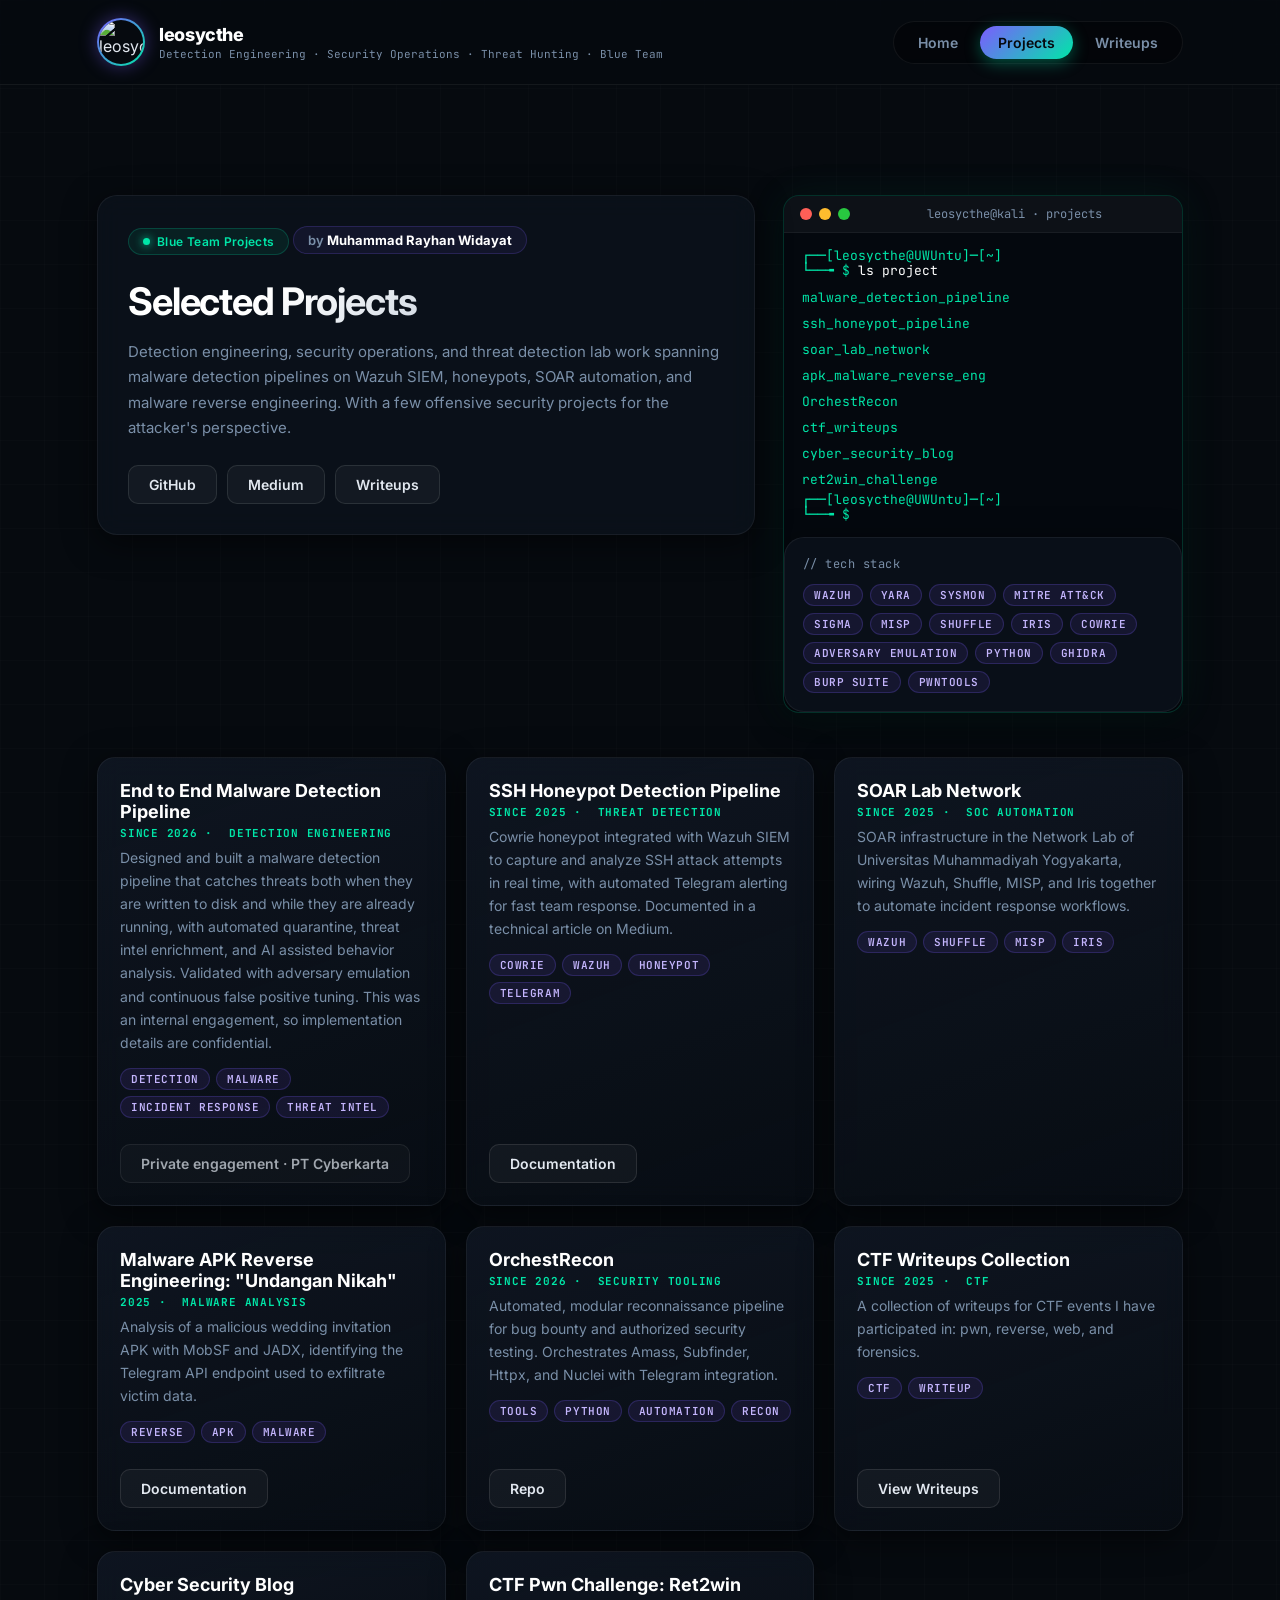
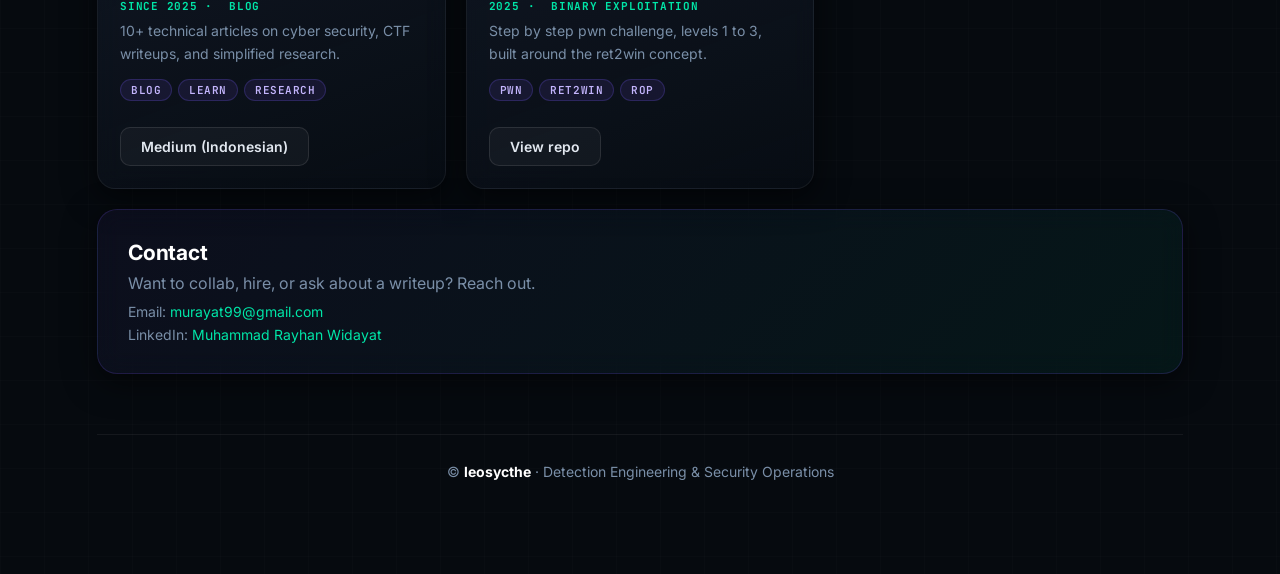
==== commit 33cc269d: "update" ====
--- a/project.html
+++ b/project.html
@@ -4,8 +4,8 @@
 <head>
   <meta charset="utf-8" />
   <meta name="viewport" content="width=device-width,initial-scale=1" />
-  <title>Projects — leosycthe | Offensive Security & CTF</title>
-  <meta name="description" content="Cybersecurity projects by Muhammad Rayhan Widayat: ret2win CTF challenges, SOAR lab with Wazuh & MISP, APK reverse engineering, OrchestRecon automation tool, and more." />
+  <title>Projects &middot; leosycthe &middot; Detection Engineering &amp; Blue Team</title>
+  <meta name="description" content="Blue team projects by Muhammad Rayhan Widayat: malware detection pipeline on Wazuh SIEM with YARA and AI analysis, SSH honeypot detection pipeline, SOAR lab with Wazuh & MISP, malware APK reverse engineering, and the OrchestRecon automation tool." />
   <meta name="robots" content="index, follow" />
   <meta name="author" content="Muhammad Rayhan Widayat" />
   <link rel="canonical" href="https://leosycthe.github.io/project.html" />
@@ -14,15 +14,15 @@
   <meta property="og:type" content="website" />
   <meta property="og:url" content="https://leosycthe.github.io/project.html" />
   <meta property="og:site_name" content="leosycthe" />
-  <meta property="og:title" content="Projects — leosycthe | Offensive Security Portfolio" />
-  <meta property="og:description" content="Cybersecurity projects by Muhammad Rayhan Widayat: ret2win CTF challenges, SOAR lab with Wazuh & MISP, APK reverse engineering, and OrchestRecon recon automation." />
+  <meta property="og:title" content="Projects &middot; leosycthe &middot; Detection Engineering &amp; Blue Team" />
+  <meta property="og:description" content="Blue team projects: malware detection pipeline on Wazuh SIEM, SSH honeypot detection pipeline, SOAR lab, malware APK reverse engineering, and recon automation." />
   <meta property="og:image" content="https://leosycthe.github.io/kanaderasio1.png" />
   <meta property="og:locale" content="en_US" />
 
   <!-- Twitter Card -->
   <meta name="twitter:card" content="summary" />
-  <meta name="twitter:title" content="Projects — leosycthe | Offensive Security Portfolio" />
-  <meta name="twitter:description" content="Cybersecurity projects: ret2win CTF, SOAR lab, APK reverse engineering, and recon automation tools." />
+  <meta name="twitter:title" content="Projects &middot; leosycthe &middot; Detection Engineering &amp; Blue Team" />
+  <meta name="twitter:description" content="Blue team projects: malware detection pipeline, SSH honeypot detection, SOAR lab, malware reverse engineering, and recon automation." />
   <meta name="twitter:image" content="https://leosycthe.github.io/kanaderasio1.png" />
 
   <!-- Fonts -->
@@ -51,7 +51,7 @@
           <div class="logo"><img src="kanaderasio1.png" alt="leosycthe"></div>
           <div class="brand-text">
             <div class="brand-name">leosycthe</div>
-            <div class="brand-desc">Offensive Security · Detection Engineering · Pwn · CTF</div>
+            <div class="brand-desc">Detection Engineering · Security Operations · Threat Hunting · Blue Team</div>
           </div>
         </div>
 
@@ -76,12 +76,13 @@
     <div class="container">
       <section class="hero">
         <div class="hero-left card">
-          <div class="badge"><span class="badge-dot"></span>Cybersecurity Projects</div>
+          <div class="badge"><span class="badge-dot"></span>Blue Team Projects</div>
           <div class="role">by <span style="color:#fff;font-weight:700">Muhammad Rayhan Widayat</span></div>
           <h1>Selected Projects</h1>
-          <p class="tagline">A collection of offensive security projects, tools, and lab work spanning penetration testing, binary exploitation, reverse engineering, and detection engineering.</p>
+          <p class="tagline">Detection engineering, security operations, and threat detection lab work spanning malware detection pipelines on Wazuh SIEM, honeypots, SOAR automation, and malware reverse engineering. With a few offensive security projects for the attacker's perspective.</p>
           <div class="cta">
             <a class="btn" href="https://github.com/muhammadrayhanwidayat" target="_blank" rel="noopener">GitHub</a>
+            <a class="btn" href="https://medium.com/@murayat99" target="_blank" rel="noopener">Medium</a>
             <a class="btn" href="writeup.html">Writeups</a>
           </div>
         </div>
@@ -92,41 +93,52 @@
               <span class="tdot tdot-red"></span>
               <span class="tdot tdot-yellow"></span>
               <span class="tdot tdot-green"></span>
-              <span class="terminal-title">leosycthe@kali — projects</span>
+              <span class="terminal-title">leosycthe@kali &middot; projects</span>
             </div>
             <div class="terminal-body">
-              <div><span class="t-prompt">└──╼ $ </span><span class="t-cmd">ls ./projects/</span></div>
-              <div style="margin-top:8px">
-                <div class="t-line"><span class="t-val">ret2win_challenge/</span></div>
-                <div class="t-line"><span class="t-val">soar_lab_network/</span></div>
-                <div class="t-line"><span class="t-val">apk_reverse_eng/</span></div>
-                <div class="t-line"><span class="t-val">deface_lab/</span></div>
-                <div class="t-line"><span class="t-val">ctf_writeups/</span></div>
-                <div class="t-line"><span class="t-val">OrchestRecon/</span></div>
-                <div class="t-line"><span class="t-val">cyber_security_blog/</span></div>
+                            <div style="display: flex; flex-direction: column; line-height: 1;">
+                <span class="t-prompt" style="display: block;">┌──[leosycthe@UWUntu]─[~]</span>
+                <div style="display: flex; align-items: center; margin-top: 2px;">
+                  <span class="t-prompt">└──╼ $&nbsp;</span>
+                  <span class="t-cmd">ls project</span>
+                </div>
               </div>
               <div style="margin-top:8px">
-                <span class="t-prompt">└──╼ $ </span><span class="cursor" style="background:var(--accent-2);box-shadow:none"></span>
+                <div class="t-line"><span class="t-val">malware_detection_pipeline</span></div>
+                <div class="t-line"><span class="t-val">ssh_honeypot_pipeline</span></div>
+                <div class="t-line"><span class="t-val">soar_lab_network</span></div>
+                <div class="t-line"><span class="t-val">apk_malware_reverse_eng</span></div>
+                <div class="t-line"><span class="t-val">OrchestRecon</span></div>
+                <div class="t-line"><span class="t-val">ctf_writeups</span></div>
+                <div class="t-line"><span class="t-val">cyber_security_blog</span></div>
+                <div class="t-line"><span class="t-val">ret2win_challenge</span></div>
               </div>
-            </div>
+              <div style="display: flex; flex-direction: column; line-height: 1;">
+                <span class="t-prompt" style="display: block;">┌──[leosycthe@UWUntu]─[~]</span>
+                <div style="display: flex; align-items: center; margin-top: 2px;">
+                  <span class="t-prompt">└──╼ $&nbsp;</span>
+                  <span class="t-cmd"></span>
+                </div>
+              </div>
           </div>
 
           <div class="card" style="padding:18px">
             <div style="font-size:12px;color:var(--muted);margin-bottom:12px;font-family:'JetBrains Mono',monospace;letter-spacing:0.04em">// tech stack</div>
             <div style="display:flex;flex-wrap:wrap;gap:7px">
+              <span class="tag">Wazuh</span>
+              <span class="tag">YARA</span>
+              <span class="tag">Sysmon</span>
+              <span class="tag">MITRE ATT&amp;CK</span>
+              <span class="tag">Sigma</span>
+              <span class="tag">MISP</span>
+              <span class="tag">Shuffle</span>
+              <span class="tag">Iris</span>
+              <span class="tag">Cowrie</span>
+              <span class="tag">Adversary Emulation</span>
+              <span class="tag">Python</span>
+              <span class="tag">Ghidra</span>
               <span class="tag">Burp Suite</span>
               <span class="tag">pwntools</span>
-              <span class="tag">GDB</span>
-              <span class="tag">IDA Free</span>
-              <span class="tag">Ghidra</span>
-              <span class="tag">Wazuh</span>
-              <span class="tag">MISP</span>
-              <span class="tag">Cowrie</span>
-              <span class="tag">Capa</span>
-              <span class="tag">Yara</span>
-              <span class="tag">Python</span>
-              <span class="tag">Nmap</span>
-              <span class="tag">JADX</span>
             </div>
           </div>
         </aside>
@@ -134,107 +146,105 @@
 
       <section id="projects" class="reveal">
         <div class="projects">
+
           <!-- Project 1 -->
+          <article class="project card">
+            <div>
+              <div class="title">End to End Malware Detection Pipeline</div>
+              <div class="meta">Since 2026 · <span style="margin-left:8px">Detection Engineering</span></div>
+              <p class="desc">Designed and built a malware detection pipeline that catches threats both when they are written to disk and while they are already running, with automated quarantine, threat intel enrichment, and AI assisted behavior analysis. Validated with adversary emulation and continuous false positive tuning. This was an internal engagement, so implementation details are confidential.</p>
+              <div class="tags"><span class="tag">detection</span><span class="tag">malware</span><span class="tag">incident response</span><span class="tag">threat intel</span></div>
+            </div>
+            <div style="display:flex;gap:8px;margin-top:12px">
+              <span class="btn" style="opacity:.7;cursor:default">Private engagement · PT Cyberkarta</span>
+            </div>
+          </article>
+
+          <!-- Project 2 -->
+          <article class="project card">
+            <div>
+              <div class="title">SSH Honeypot Detection Pipeline</div>
+              <div class="meta">Since 2025 · <span style="margin-left:8px">Threat Detection</span></div>
+              <p class="desc">Cowrie honeypot integrated with Wazuh SIEM to capture and analyze SSH attack attempts in real time, with automated Telegram alerting for fast team response. Documented in a technical article on Medium.</p>
+              <div class="tags"><span class="tag">cowrie</span><span class="tag">wazuh</span><span class="tag">honeypot</span><span class="tag">telegram</span></div>
+            </div>
+            <div style="display:flex;gap:8px;margin-top:12px">
+              <a class="btn" href="https://medium.com/@murayat99" target="_blank" rel="noopener">Documentation</a>
+            </div>
+          </article>
+
+          <!-- Project 3 -->
+          <article class="project card">
+            <div>
+              <div class="title">SOAR Lab Network</div>
+              <div class="meta">Since 2025 · <span style="margin-left:8px">SOC Automation</span></div>
+              <p class="desc">SOAR infrastructure in the Network Lab of Universitas Muhammadiyah Yogyakarta, wiring Wazuh, Shuffle, MISP, and Iris together to automate incident response workflows.</p>
+              <div class="tags"><span class="tag">wazuh</span><span class="tag">shuffle</span><span class="tag">misp</span><span class="tag">iris</span></div>
+            </div>
+          </article>
+
+          <!-- Project 4 -->
+          <article class="project card">
+            <div>
+              <div class="title">Malware APK Reverse Engineering: "Undangan Nikah"</div>
+              <div class="meta">2025 · <span style="margin-left:8px">Malware Analysis</span></div>
+              <p class="desc">Analysis of a malicious wedding invitation APK with MobSF and JADX, identifying the Telegram API endpoint used to exfiltrate victim data.</p>
+              <div class="tags"><span class="tag">reverse</span><span class="tag">apk</span><span class="tag">malware</span></div>
+            </div>
+            <div style="display:flex;gap:8px;margin-top:12px">
+              <a class="btn" href="https://medium.com/@murayat99/reversing-undangan-pernikahan-pdf-31a89f9b10a7" target="_blank" rel="noopener">Documentation</a>
+            </div>
+          </article>
+
+          <!-- Project 5 -->
+          <article class="project card">
+            <div>
+              <div class="title">OrchestRecon</div>
+              <div class="meta">Since 2026 · <span style="margin-left:8px">Security Tooling</span></div>
+              <p class="desc">Automated, modular reconnaissance pipeline for bug bounty and authorized security testing. Orchestrates Amass, Subfinder, Httpx, and Nuclei with Telegram integration.</p>
+              <div class="tags"><span class="tag">tools</span><span class="tag">python</span><span class="tag">automation</span><span class="tag">recon</span></div>
+            </div>
+            <div style="display:flex;gap:8px;margin-top:12px">
+              <a class="btn" href="https://github.com/muhammadrayhanwidayat/OrchestRecon" target="_blank" rel="noopener">Repo</a>
+            </div>
+          </article>
+
+          <!-- Project 6 -->
+          <article class="project card">
+            <div>
+              <div class="title">CTF Writeups Collection</div>
+              <div class="meta">Since 2025 · <span style="margin-left:8px">CTF</span></div>
+              <p class="desc">A collection of writeups for CTF events I have participated in: pwn, reverse, web, and forensics.</p>
+              <div class="tags"><span class="tag">ctf</span><span class="tag">writeup</span></div>
+            </div>
+            <div style="display:flex;gap:8px;margin-top:12px">
+              <a class="btn" href="writeup.html">View Writeups</a>
+            </div>
+          </article>
+
+          <!-- Project 7 -->
+          <article class="project card">
+            <div>
+              <div class="title">Cyber Security Blog</div>
+              <div class="meta">Since 2025 · <span style="margin-left:8px">Blog</span></div>
+              <p class="desc">10+ technical articles on cyber security, CTF writeups, and simplified research.</p>
+              <div class="tags"><span class="tag">blog</span><span class="tag">learn</span><span class="tag">research</span></div>
+            </div>
+            <div style="display:flex;gap:8px;margin-top:12px">
+              <a class="btn" href="https://medium.com/@murayat99" target="_blank" rel="noopener">Medium (Indonesian)</a>
+            </div>
+          </article>
+
+          <!-- Project 8 -->
           <article class="project card">
             <div>
               <div class="title">CTF Pwn Challenge: Ret2win</div>
               <div class="meta">2025 · <span style="margin-left:8px">Binary Exploitation</span></div>
-              <p class="desc">Step by step pwn challenge from level 1-3 with the Ret2win concept</p>
-              <div class="tags"><span class="tag">pwn</span><span class="tag">ret2win</span><span class="tag">ROP</span>
-              </div>
-            </div>
-            <div style="display:flex;gap:8px;margin-top:12px">
-              <a class="btn" href="https://github.com/muhammadrayhanwidayat/Ret2win_team">View repo</a>
-            </div>
-          </article>
-
-          <!-- Project 2 -->
-          <article class="project card">
-            <div>
-              <div class="title">SOAR Lab Network</div>
-              <div class="meta">2025 - now · <span style="margin-left:8px">SOC Automation</div>
-              <p class="desc">SOAR infrastructure development in the network lab of Muhammadiyah University Yogyakarta
-              </p>
-              <div class="tags"><span class="tag">wazuh</span><span class="tag">shuffle</span><span class="tag">misp</span><span class="tag">iris</span>
-              </div>
-            </div>
-            <!-- soon
-            <div style="display:flex;gap:8px;margin-top:12px">
-              <a class="btn" href="#">View report</a>
-              <a class="btn" href="#">Details</a>
-            </div> -->
-          </article>
-
-          <!-- Project 3 -->
-          <article class="project card">
-            <div>
-              <div class="title">Reverse Engineering: APK Undangan Nikah</div>
-              <div class="meta">2025 · <span style="margin-left:8px">Reverse</span></div>
-              <p class="desc">Analysis of the Wedding Invitation APK using MobSF and JADX until finding the Telegram
-                API.</p>
-              <div class="tags"><span class="tag">reverse</span><span class="tag">apk</span></div>
-            </div>
-
-            <div style="display:flex;gap:8px;margin-top:12px">
-              <a class="btn"
-                href="https://medium.com/@murayat99/reversing-undangan-pernikahan-pdf-31a89f9b10a7">Documentation</a>
-            </div>
-          </article>
-
-          <!-- Project 4 -->
-          <article class="project card">
-            <div>
-              <div class="title">Deface Lab</div>
-              <div class="meta">2025 - now · <span style="margin-left:8px">web</span></div>
-              <p class="desc">creating a lab for practicing defacement through SQLi, unrestricted file upload, and XSS.
-              </p>
-              <div class="tags"><span class="tag">sqli</span><span class="tag">file upload</span><span
-                  class="tag">xss</span></div>
-            </div>
-            <!-- soon
-            <div style="display:flex;gap:8px;margin-top:12px">
-              <a class="btn" href="#">Download</a>
-              <a class="btn" href="#">Read</a>
-            </div> -->
-          </article>
-
-          <!-- Project 5 -->
-          <article class="project card">
-            <div>
-              <div class="title">CTF Writeups Collection</div>
-              <div class="meta">2025 – now · <span style="margin-left:8px">CTF</span></div>
-              <p class="desc">a collection of writeups for CTF events that I participated.
-              </p>
-              <div class="tags"><span class="tag">ctf</span><span class="tag">writeup</span></div>
-            </div>
-            <div style="display:flex;gap:8px;margin-top:12px">
-              <a class="btn" href="writeup.html">View Writeup</a>
-            </div>
-          </article>
-
-          <!-- Project 6 soon -->
-          <article class="project card">
-            <div>
-              <div class="title">Cyber Security Blog</div>
-              <div class="meta">2025 - now · <span style="margin-left:8px">Blog</span></div>
-              <p class="desc">A blog about cyber security, documentation, and simplified research.</p>
-              <div class="tags"><span class="tag">blog</span><span class="tag">learn</span><span class="tag">research</span></div>
-            </div>
-            <div style="display:flex;gap:8px;margin-top:12px">
-              <a class="btn" href="https://medium.com/@murayat99">medium (indonesian)</a>
-              <!-- <a class="btn" href="#">Docs</a> -->
-            </div>
-          </article>
-
-          <article class="project card">
-            <div>
-              <div class="title">OrchestRecon</div>
-              <div class="meta">2026 - now · <span style="margin-left:8px">Offensive Security</span></div>
-              <p class="desc">Automated, modular reconnaissance pipeline designed for bug bounty and authorized security testing. Orchestrates Amass, Subfinder, Httpx, and Nuclei with Telegram integration.</p>
-              <div class="tags"><span class="tag">tools</span><span class="tag">python</span><span class="tag">automation</span><span class="tag">recon</span></div>
-            </div>
-            <div style="display:flex;gap:8px;margin-top:12px">
-              <a class="btn" href="https://github.com/muhammadrayhanwidayat/OrchestRecon">Repo</a>
+              <p class="desc">Step by step pwn challenge, levels 1 to 3, built around the ret2win concept.</p>
+              <div class="tags"><span class="tag">pwn</span><span class="tag">ret2win</span><span class="tag">ROP</span></div>
+            </div>
+            <div style="display:flex;gap:8px;margin-top:12px">
+              <a class="btn" href="https://github.com/muhammadrayhanwidayat/Ret2win_team" target="_blank" rel="noopener">View repo</a>
             </div>
           </article>
 
@@ -250,14 +260,14 @@
                 href="mailto:murayat99@gmail.com">murayat99@gmail.com</a></div>
             <div style="margin-top:6px;color:var(--muted);font-size:14px">LinkedIn: <a
                 href="https://www.linkedin.com/in/muhammad-rayhan-widayat/" target="_blank"
-                rel="noopener">muhammad-rayhan-widayat</a></div>
+                rel="noopener">Muhammad Rayhan Widayat</a></div>
           </div>
         </div>
       </section>
 
       <footer>
         <div class="links">
-          <div>© <strong>leosycthe</strong> - Offensive Security</div>
+          <div>&copy; <strong>leosycthe</strong> &middot; Detection Engineering &amp; Security Operations</div>
         </div>
       </footer>
 
@@ -278,4 +288,4 @@
   <script src="script.js"></script>
 </body>
 
-</html>+</html>
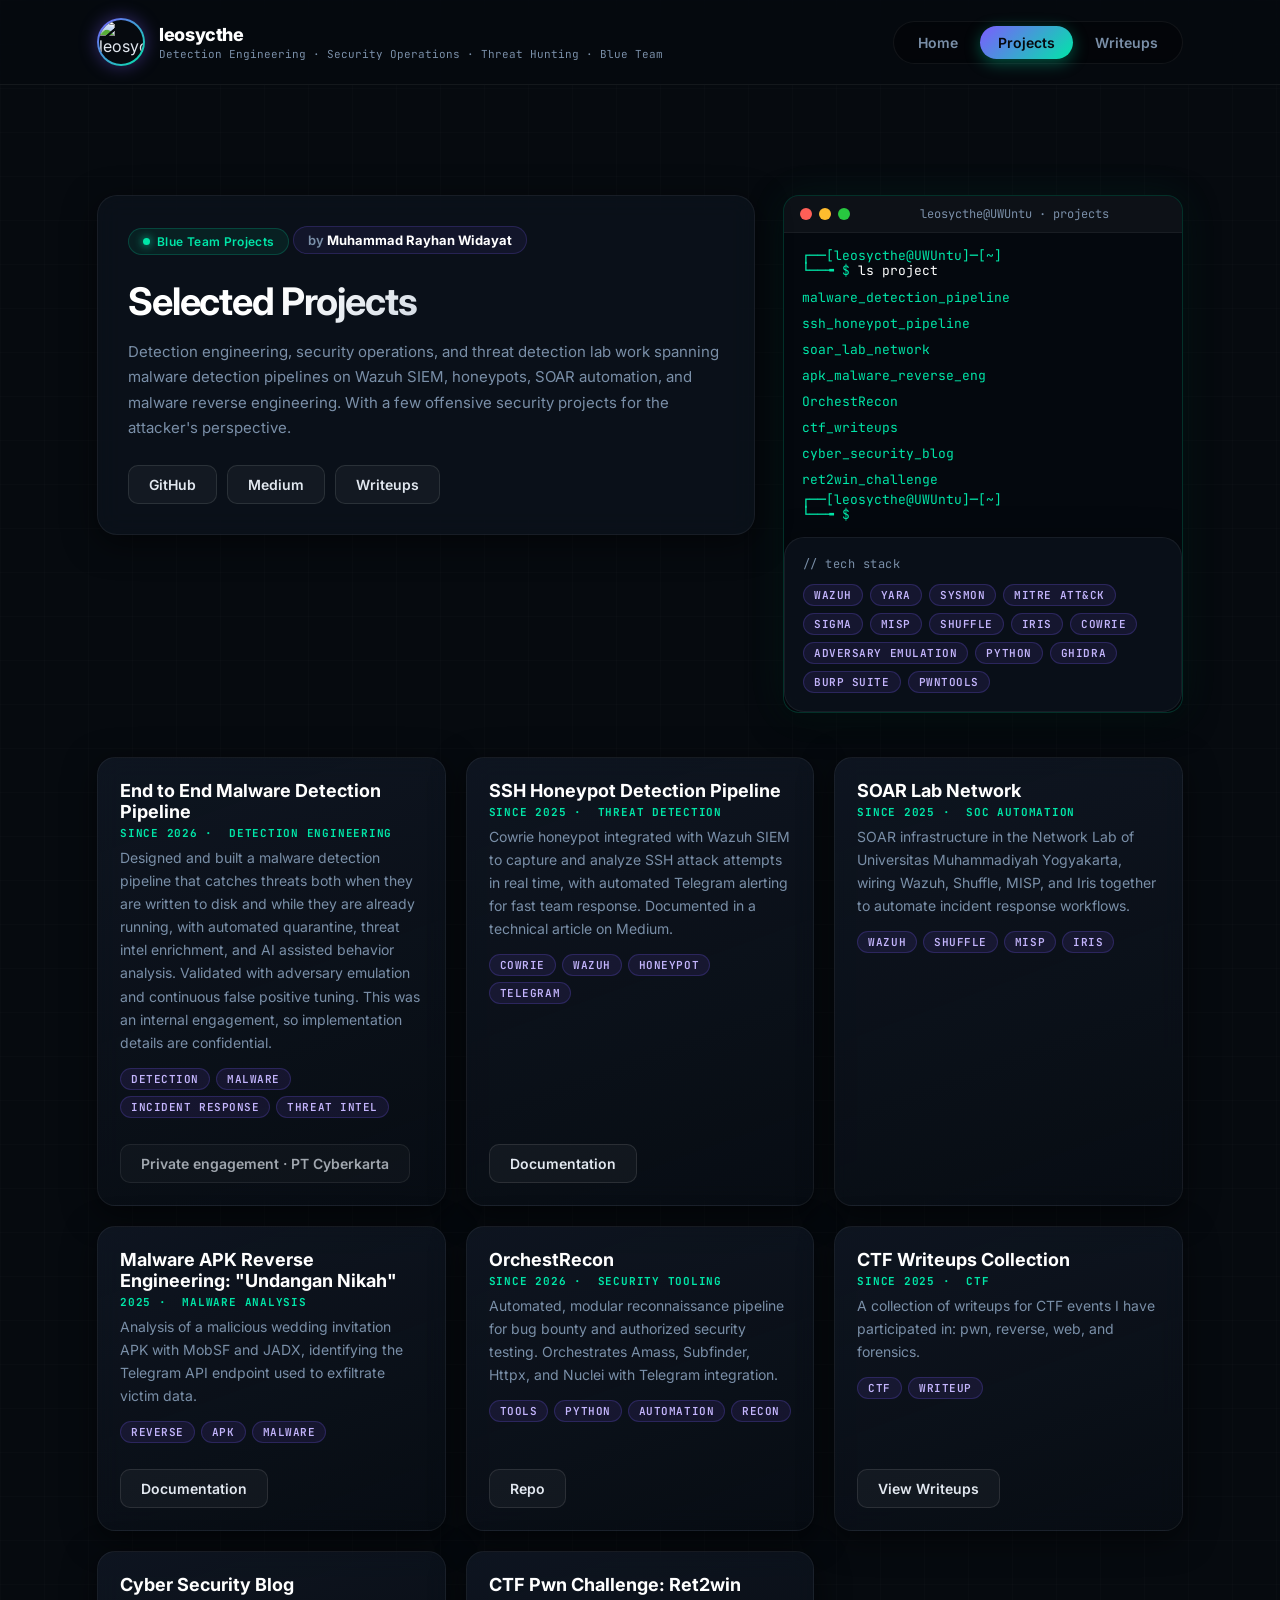
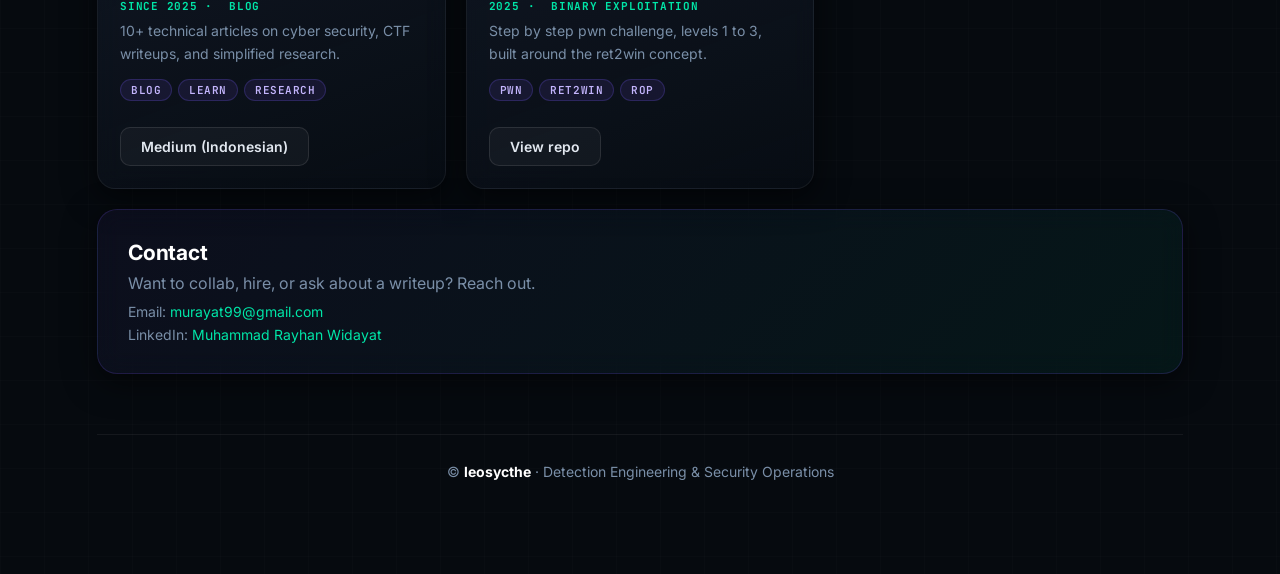
==== commit d5edbea3: "I user UWUntu btw" ====
--- a/project.html
+++ b/project.html
@@ -93,7 +93,7 @@
               <span class="tdot tdot-red"></span>
               <span class="tdot tdot-yellow"></span>
               <span class="tdot tdot-green"></span>
-              <span class="terminal-title">leosycthe@kali &middot; projects</span>
+              <span class="terminal-title">leosycthe@UWUntu &middot; projects</span>
             </div>
             <div class="terminal-body">
                             <div style="display: flex; flex-direction: column; line-height: 1;">
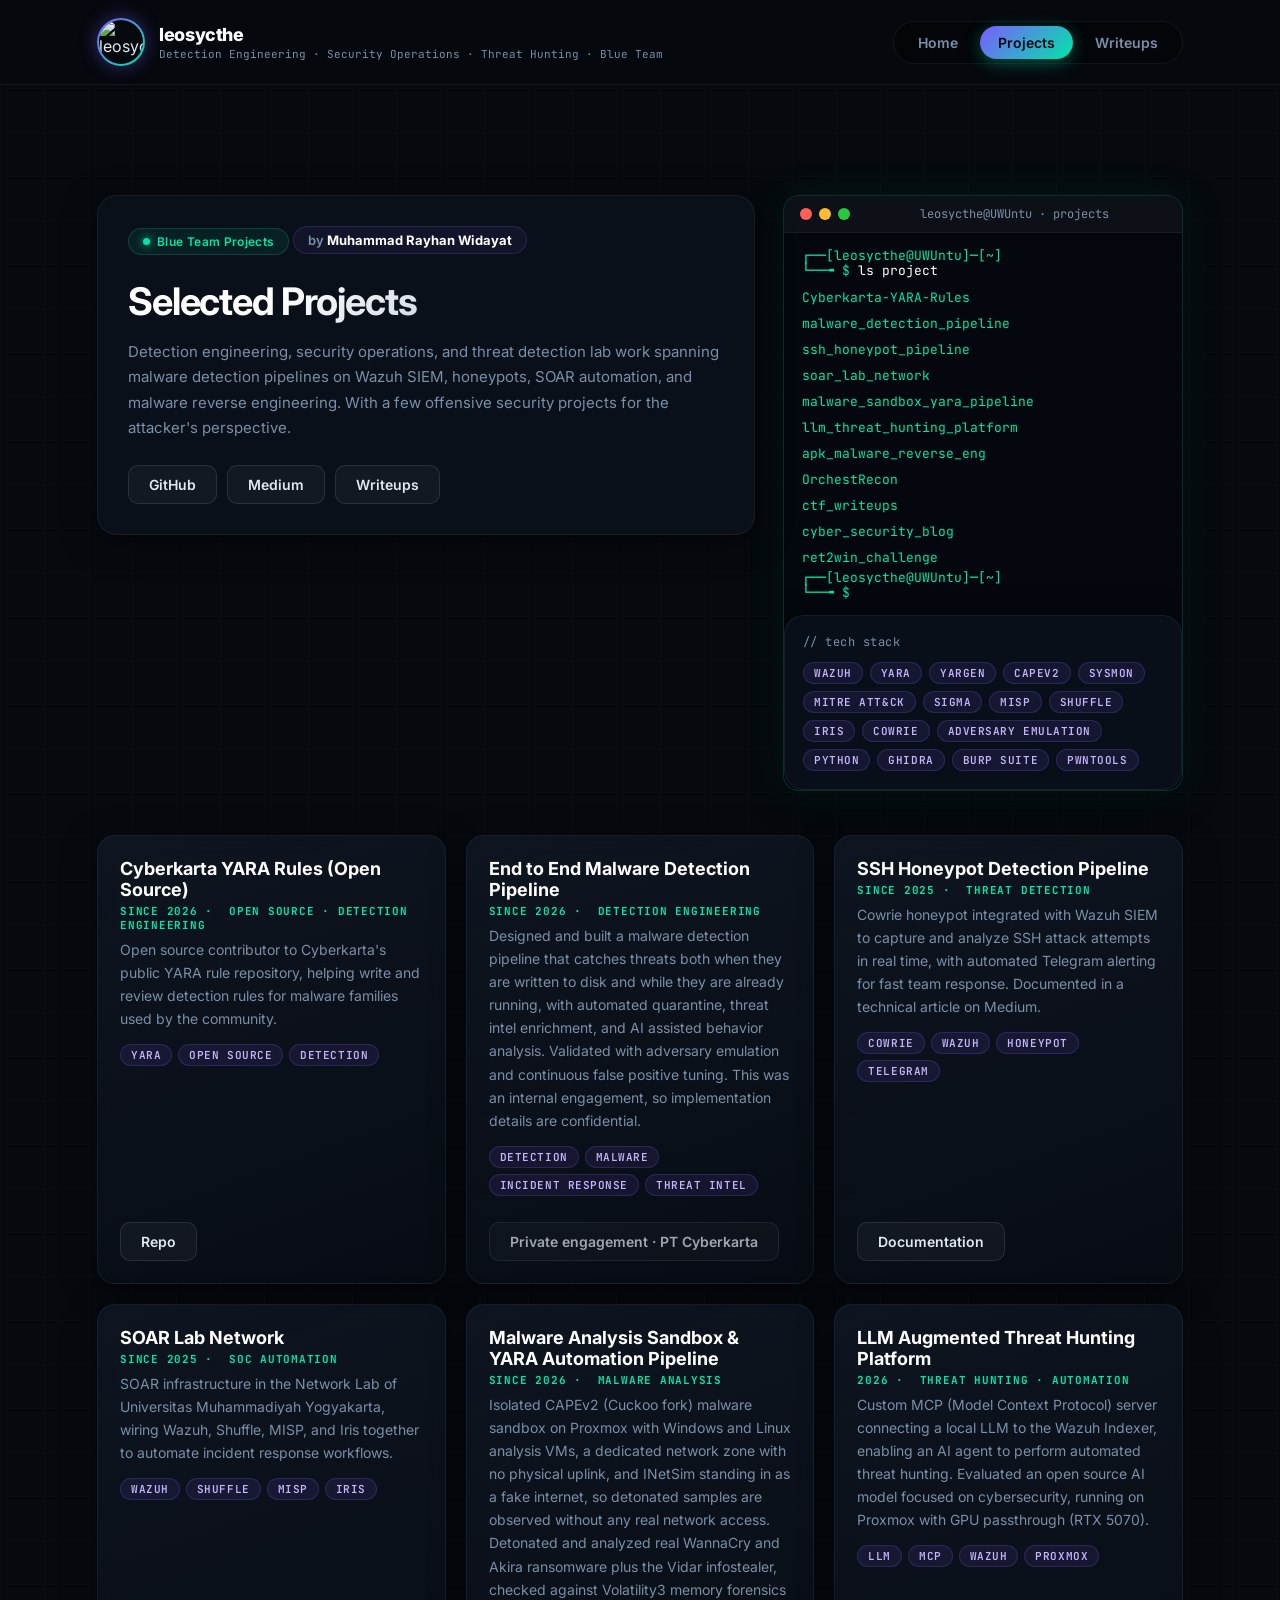
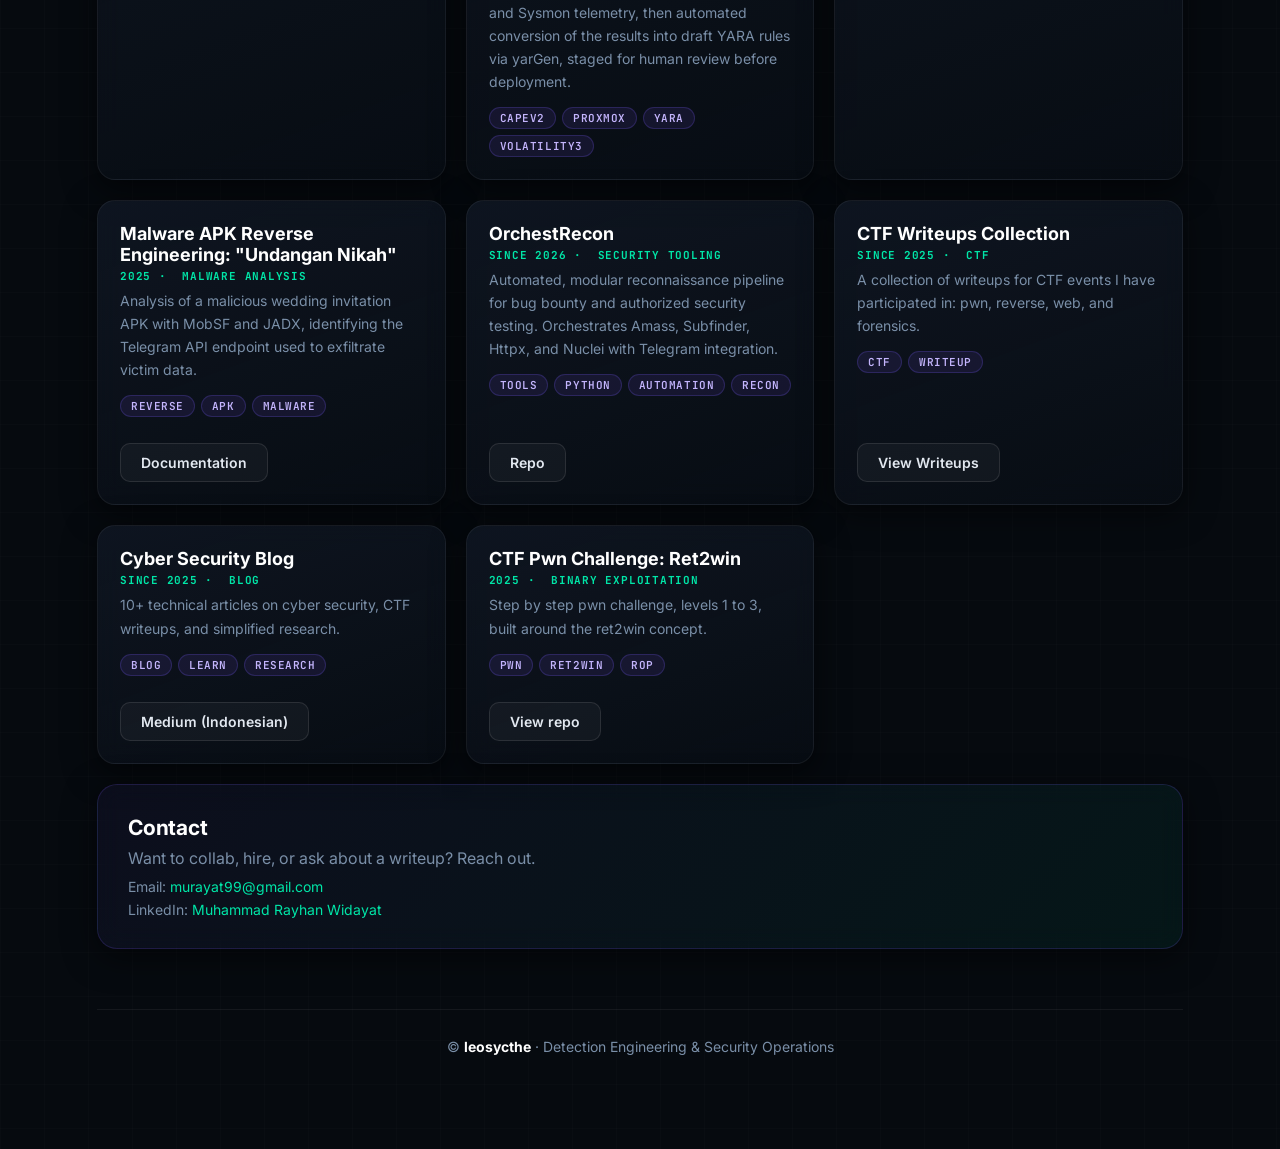
==== commit 369b6458: "update" ====
--- a/project.html
+++ b/project.html
@@ -5,7 +5,7 @@
   <meta charset="utf-8" />
   <meta name="viewport" content="width=device-width,initial-scale=1" />
   <title>Projects &middot; leosycthe &middot; Detection Engineering &amp; Blue Team</title>
-  <meta name="description" content="Blue team projects by Muhammad Rayhan Widayat: malware detection pipeline on Wazuh SIEM with YARA and AI analysis, SSH honeypot detection pipeline, SOAR lab with Wazuh & MISP, malware APK reverse engineering, and the OrchestRecon automation tool." />
+  <meta name="description" content="Blue team projects by Muhammad Rayhan Widayat: open source YARA rule contributions, a malware detection pipeline on Wazuh SIEM with YARA and AI analysis, SSH honeypot detection pipeline, SOAR lab with Wazuh & MISP, a CAPEv2 malware sandbox, an LLM augmented threat hunting platform, malware APK reverse engineering, and the OrchestRecon automation tool." />
   <meta name="robots" content="index, follow" />
   <meta name="author" content="Muhammad Rayhan Widayat" />
   <link rel="canonical" href="https://leosycthe.github.io/project.html" />
@@ -15,14 +15,14 @@
   <meta property="og:url" content="https://leosycthe.github.io/project.html" />
   <meta property="og:site_name" content="leosycthe" />
   <meta property="og:title" content="Projects &middot; leosycthe &middot; Detection Engineering &amp; Blue Team" />
-  <meta property="og:description" content="Blue team projects: malware detection pipeline on Wazuh SIEM, SSH honeypot detection pipeline, SOAR lab, malware APK reverse engineering, and recon automation." />
+  <meta property="og:description" content="Blue team projects: open source YARA rule contributions, malware detection pipeline on Wazuh SIEM, SSH honeypot detection pipeline, SOAR lab, a CAPEv2 malware sandbox, malware APK reverse engineering, and recon automation." />
   <meta property="og:image" content="https://leosycthe.github.io/kanaderasio1.png" />
   <meta property="og:locale" content="en_US" />
 
   <!-- Twitter Card -->
   <meta name="twitter:card" content="summary" />
   <meta name="twitter:title" content="Projects &middot; leosycthe &middot; Detection Engineering &amp; Blue Team" />
-  <meta name="twitter:description" content="Blue team projects: malware detection pipeline, SSH honeypot detection, SOAR lab, malware reverse engineering, and recon automation." />
+  <meta name="twitter:description" content="Blue team projects: open source YARA rules, malware detection pipeline, SSH honeypot detection, SOAR lab, malware sandbox, and recon automation." />
   <meta name="twitter:image" content="https://leosycthe.github.io/kanaderasio1.png" />
 
   <!-- Fonts -->
@@ -104,9 +104,12 @@
                 </div>
               </div>
               <div style="margin-top:8px">
+                <div class="t-line"><span class="t-val">Cyberkarta-YARA-Rules</span></div>
                 <div class="t-line"><span class="t-val">malware_detection_pipeline</span></div>
                 <div class="t-line"><span class="t-val">ssh_honeypot_pipeline</span></div>
                 <div class="t-line"><span class="t-val">soar_lab_network</span></div>
+                <div class="t-line"><span class="t-val">malware_sandbox_yara_pipeline</span></div>
+                <div class="t-line"><span class="t-val">llm_threat_hunting_platform</span></div>
                 <div class="t-line"><span class="t-val">apk_malware_reverse_eng</span></div>
                 <div class="t-line"><span class="t-val">OrchestRecon</span></div>
                 <div class="t-line"><span class="t-val">ctf_writeups</span></div>
@@ -127,6 +130,8 @@
             <div style="display:flex;flex-wrap:wrap;gap:7px">
               <span class="tag">Wazuh</span>
               <span class="tag">YARA</span>
+              <span class="tag">yarGen</span>
+              <span class="tag">CAPEv2</span>
               <span class="tag">Sysmon</span>
               <span class="tag">MITRE ATT&amp;CK</span>
               <span class="tag">Sigma</span>
@@ -150,6 +155,19 @@
           <!-- Project 1 -->
           <article class="project card">
             <div>
+              <div class="title">Cyberkarta YARA Rules (Open Source)</div>
+              <div class="meta">Since 2026 · <span style="margin-left:8px">Open Source · Detection Engineering</span></div>
+              <p class="desc">Open source contributor to Cyberkarta's public YARA rule repository, helping write and review detection rules for malware families used by the community.</p>
+              <div class="tags"><span class="tag">yara</span><span class="tag">open source</span><span class="tag">detection</span></div>
+            </div>
+            <div style="display:flex;gap:8px;margin-top:12px">
+              <a class="btn" href="https://github.com/cyberkarta/Cyberkarta-YARA-Rules" target="_blank" rel="noopener">Repo</a>
+            </div>
+          </article>
+
+          <!-- Project 2 -->
+          <article class="project card">
+            <div>
               <div class="title">End to End Malware Detection Pipeline</div>
               <div class="meta">Since 2026 · <span style="margin-left:8px">Detection Engineering</span></div>
               <p class="desc">Designed and built a malware detection pipeline that catches threats both when they are written to disk and while they are already running, with automated quarantine, threat intel enrichment, and AI assisted behavior analysis. Validated with adversary emulation and continuous false positive tuning. This was an internal engagement, so implementation details are confidential.</p>
@@ -160,7 +178,7 @@
             </div>
           </article>
 
-          <!-- Project 2 -->
+          <!-- Project 3 -->
           <article class="project card">
             <div>
               <div class="title">SSH Honeypot Detection Pipeline</div>
@@ -173,7 +191,7 @@
             </div>
           </article>
 
-          <!-- Project 3 -->
+          <!-- Project 4 -->
           <article class="project card">
             <div>
               <div class="title">SOAR Lab Network</div>
@@ -183,7 +201,27 @@
             </div>
           </article>
 
-          <!-- Project 4 -->
+          <!-- Project 5 -->
+          <article class="project card">
+            <div>
+              <div class="title">Malware Analysis Sandbox &amp; YARA Automation Pipeline</div>
+              <div class="meta">Since 2026 · <span style="margin-left:8px">Malware Analysis</span></div>
+              <p class="desc">Isolated CAPEv2 (Cuckoo fork) malware sandbox on Proxmox with Windows and Linux analysis VMs, a dedicated network zone with no physical uplink, and INetSim standing in as a fake internet, so detonated samples are observed without any real network access. Detonated and analyzed real WannaCry and Akira ransomware plus the Vidar infostealer, checked against Volatility3 memory forensics and Sysmon telemetry, then automated conversion of the results into draft YARA rules via yarGen, staged for human review before deployment.</p>
+              <div class="tags"><span class="tag">capev2</span><span class="tag">proxmox</span><span class="tag">yara</span><span class="tag">volatility3</span></div>
+            </div>
+          </article>
+
+          <!-- Project 6 -->
+          <article class="project card">
+            <div>
+              <div class="title">LLM Augmented Threat Hunting Platform</div>
+              <div class="meta">2026 · <span style="margin-left:8px">Threat Hunting · Automation</span></div>
+              <p class="desc">Custom MCP (Model Context Protocol) server connecting a local LLM to the Wazuh Indexer, enabling an AI agent to perform automated threat hunting. Evaluated an open source AI model focused on cybersecurity, running on Proxmox with GPU passthrough (RTX 5070).</p>
+              <div class="tags"><span class="tag">llm</span><span class="tag">mcp</span><span class="tag">wazuh</span><span class="tag">proxmox</span></div>
+            </div>
+          </article>
+
+          <!-- Project 7 -->
           <article class="project card">
             <div>
               <div class="title">Malware APK Reverse Engineering: "Undangan Nikah"</div>
@@ -196,7 +234,7 @@
             </div>
           </article>
 
-          <!-- Project 5 -->
+          <!-- Project 8 -->
           <article class="project card">
             <div>
               <div class="title">OrchestRecon</div>
@@ -209,7 +247,7 @@
             </div>
           </article>
 
-          <!-- Project 6 -->
+          <!-- Project 9 -->
           <article class="project card">
             <div>
               <div class="title">CTF Writeups Collection</div>
@@ -222,7 +260,7 @@
             </div>
           </article>
 
-          <!-- Project 7 -->
+          <!-- Project 10 -->
           <article class="project card">
             <div>
               <div class="title">Cyber Security Blog</div>
@@ -235,7 +273,7 @@
             </div>
           </article>
 
-          <!-- Project 8 -->
+          <!-- Project 11 -->
           <article class="project card">
             <div>
               <div class="title">CTF Pwn Challenge: Ret2win</div>
